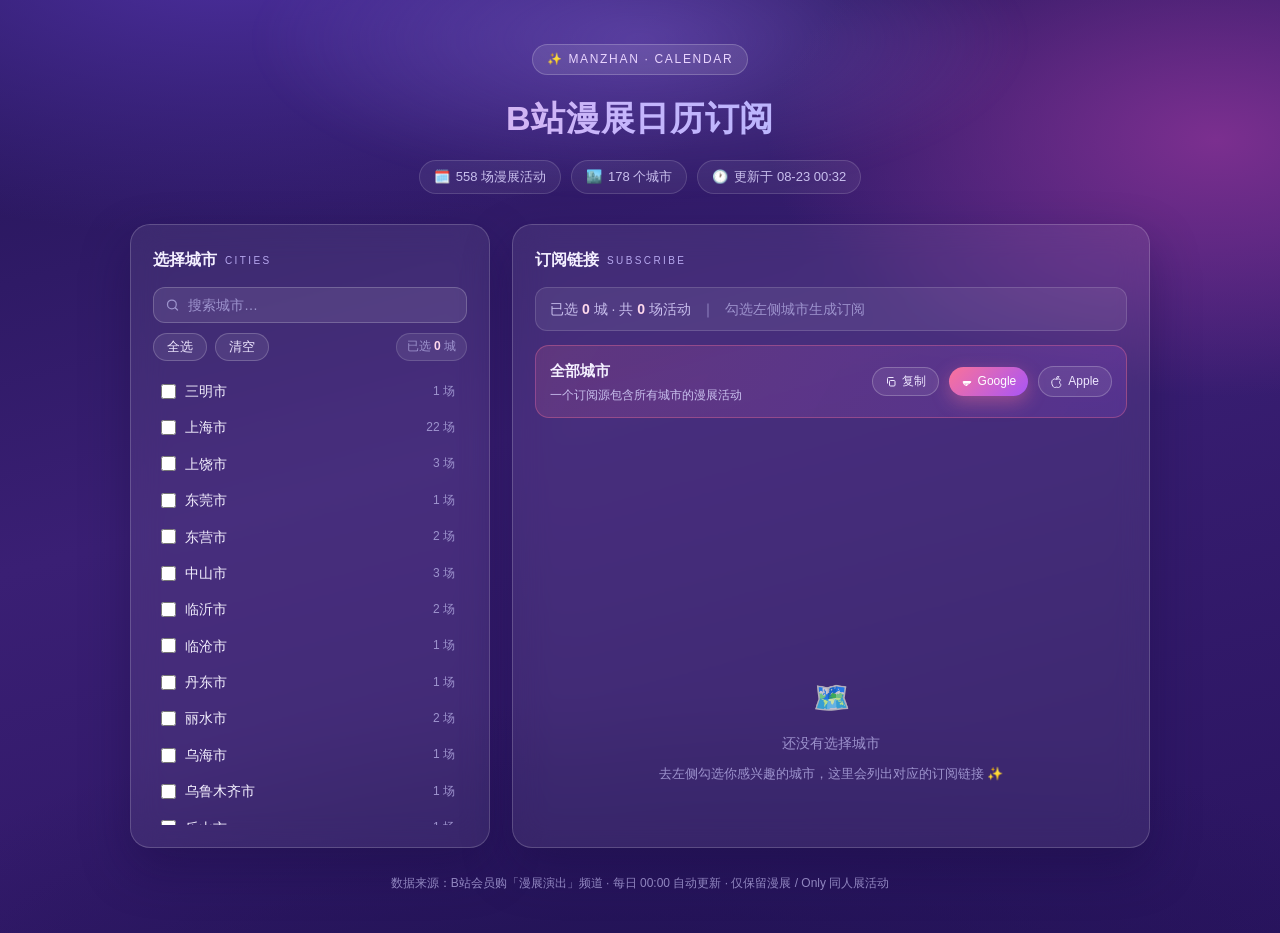
==== index.html @ af597b4f "deploy: 53b7857e9687c14e8686aa349592c1aa95b28037" ====
<!DOCTYPE html>
<html lang="zh-CN">
<head>
<meta charset="UTF-8">
<meta name="viewport" content="width=device-width, initial-scale=1.0, viewport-fit=cover">
<title>B站漫展日历订阅</title>
<style>
  :root {
    --ink: #f4f0ff;
    --ink-soft: #c9c0ee;
    --ink-faint: #9d93cd;
    --accent-a: #fb7299;
    --accent-b: #a855f7;
    --card-border: rgba(255, 255, 255, .18);
    --card-bg: rgba(255, 255, 255, .07);
  }
  * { box-sizing: border-box; margin: 0; padding: 0; }
  html { scroll-behavior: smooth; }
  body {
    font-family: -apple-system, BlinkMacSystemFont, "Segoe UI", "PingFang SC",
      "Hiragino Sans", "Microsoft YaHei", sans-serif;
    color: var(--ink);
    line-height: 1.6;
    min-height: 100vh;
    overflow-x: hidden;
    background:
      radial-gradient(90% 55% at 18% -5%, #4c2f9e 0%, transparent 55%),
      radial-gradient(70% 55% at 95% 15%, #7b2f8f 0%, transparent 50%),
      radial-gradient(110% 65% at 50% 115%, #1e1250 0%, transparent 62%),
      linear-gradient(165deg, #241558 0%, #3a1f74 45%, #2a1460 100%);
  }
  body::before {
    content: ""; position: fixed; top: -140px; left: 50%; transform: translateX(-50%);
    width: 1100px; height: 360px; border-radius: 50%; pointer-events: none; z-index: 0;
    background: radial-gradient(50% 60% at 50% 50%, rgba(166, 132, 255, .32), transparent 70%);
    filter: blur(10px);
  }
  .spark { position: fixed; border-radius: 50%; background: #fff; opacity: 0;
    animation: twinkle 3.4s ease-in-out infinite; pointer-events: none; z-index: 0; }
  .s1 { width: 3px; height: 3px; top: 20%; left: 10%; }
  .s2 { width: 2px; height: 2px; top: 34%; right: 16%; animation-delay: .7s; }
  .s3 { width: 3px; height: 3px; top: 60%; left: 6%; animation-delay: 1.3s; }
  .s4 { width: 2px; height: 2px; top: 78%; right: 10%; animation-delay: 1.9s; }
  .s5 { width: 4px; height: 4px; top: 12%; right: 38%; animation-delay: 2.4s; }
  @keyframes twinkle { 0%, 100% { opacity: 0; transform: scale(.6); } 50% { opacity: .9; transform: scale(1.15); } }

  .wrap { position: relative; z-index: 1; max-width: 1060px; margin: 0 auto; padding: 44px 20px 40px; }

  /* ============ 头部 ============ */
  header { text-align: center; margin-bottom: 30px; }
  .badge {
    display: inline-flex; align-items: center; gap: 6px; font-size: 12px; letter-spacing: .14em;
    color: #e9d5ff; padding: 5px 14px; border-radius: 999px;
    background: rgba(255, 255, 255, .1); border: 1px solid rgba(255, 255, 255, .2);
    margin-bottom: 16px;
  }
  header h1 {
    font-size: 34px; font-weight: 800; letter-spacing: .02em;
    background: linear-gradient(92deg, #ffb6d9, #c4b5fd, #a5b4fc);
    -webkit-background-clip: text; background-clip: text; -webkit-text-fill-color: transparent;
  }
  .stats { display: flex; flex-wrap: wrap; gap: 10px; justify-content: center; margin-top: 14px; }
  .stat {
    font-size: 13px; color: var(--ink-soft); padding: 6px 14px; border-radius: 999px;
    background: rgba(255, 255, 255, .06); border: 1px solid rgba(255, 255, 255, .14);
    display: inline-flex; align-items: center; gap: 6px;
  }
  .stat b { color: #ffd9ec; font-weight: 700; }

  /* ============ 双栏 ============ */
  .grid { display: grid; grid-template-columns: 360px 1fr; gap: 22px; align-items: stretch; }
  @media (max-width: 860px) { .grid { grid-template-columns: 1fr; } }

  .card {
    background: var(--card-bg); border: 1px solid var(--card-border);
    border-radius: 20px; backdrop-filter: blur(16px);
    box-shadow: 0 20px 48px rgba(20, 10, 60, .35);
    padding: 22px; display: flex; flex-direction: column;
  }
  .card-head { display: flex; align-items: center; gap: 8px; margin-bottom: 14px; }
  .card-head h2 { font-size: 16px; font-weight: 700; }
  .card-head .en { font-size: 10px; letter-spacing: .24em; text-transform: uppercase; color: #b7a8ef; margin-top: 2px; }
  .card-head .spacer { flex: 1; }

  /* ============ 左栏：城市筛选 ============ */
  .search-box { position: relative; margin-bottom: 10px; }
  .search-box svg {
    position: absolute; left: 12px; top: 50%; transform: translateY(-50%);
    width: 15px; height: 15px; stroke: var(--ink-faint); pointer-events: none;
  }
  .search {
    width: 100%; padding: 9px 32px 9px 34px; border-radius: 12px;
    border: 1px solid rgba(255, 255, 255, .2); background: rgba(255, 255, 255, .09);
    color: var(--ink); font-size: 14px; font-family: inherit; outline: none; transition: border-color .2s, box-shadow .2s;
  }
  .search::placeholder { color: var(--ink-faint); }
  .search:focus { border-color: var(--accent-a); box-shadow: 0 0 0 3px rgba(251, 114, 153, .22); }
  .search-clear {
    position: absolute; right: 8px; top: 50%; transform: translateY(-50%);
    width: 20px; height: 20px; border-radius: 50%; border: none; cursor: pointer;
    background: rgba(255, 255, 255, .12); color: var(--ink-soft); font-size: 12px; line-height: 1;
    display: none; align-items: center; justify-content: center;
  }
  .search-clear:hover { background: rgba(255, 255, 255, .22); }

  .toolbar { display: flex; gap: 8px; align-items: center; margin-bottom: 12px; }
  .mini-btn {
    border: 1px solid rgba(255, 255, 255, .2); background: rgba(255, 255, 255, .08);
    color: #eee7ff; border-radius: 999px; padding: 4px 13px; font-size: 13px;
    cursor: pointer; font-family: inherit; transition: all .2s;
  }
  .mini-btn:hover { border-color: var(--accent-a); color: #ffc2da; }
  .sel-count {
    margin-left: auto; font-size: 12px; color: var(--ink-faint);
    background: rgba(255, 255, 255, .08); border: 1px solid rgba(255, 255, 255, .14);
    padding: 3px 10px; border-radius: 999px;
  }
  .sel-count b { color: #ffd9ec; }

  .city-list { flex: 1; overflow-y: auto; max-height: 452px; padding-right: 4px; }
  .city-list::-webkit-scrollbar { width: 6px; }
  .city-list::-webkit-scrollbar-thumb { background: rgba(255, 255, 255, .18); border-radius: 3px; }
  .city-list::-webkit-scrollbar-track { background: transparent; }
  .city-item {
    display: flex; align-items: center; gap: 9px; padding: 7px 8px;
    border-radius: 10px; cursor: pointer; font-size: 14px; transition: background .15s;
  }
  .city-item:hover { background: rgba(255, 255, 255, .08); }
  .city-item input { accent-color: var(--accent-a); width: 15px; height: 15px; cursor: pointer; flex: none; }
  .city-item .cnt { margin-left: auto; color: var(--ink-faint); font-size: 12px; font-variant-numeric: tabular-nums; }
  .search-tip { text-align: center; color: var(--ink-faint); font-size: 13px; padding: 26px 0; }

  /* ============ 右栏：订阅链接 ============ */
  .summary {
    display: flex; align-items: center; gap: 10px; font-size: 14px; color: var(--ink-soft);
    background: rgba(255, 255, 255, .07); border: 1px solid rgba(255, 255, 255, .14);
    border-radius: 12px; padding: 10px 14px; margin-bottom: 14px;
  }
  .summary b { color: #ffd9ec; font-weight: 700; font-variant-numeric: tabular-nums; }
  .summary .light { color: var(--ink-faint); }

  .all-row {
    display: flex; align-items: center; gap: 10px; padding: 12px 14px; margin-bottom: 14px;
    border-radius: 14px;
    background: linear-gradient(120deg, rgba(251, 114, 153, .14), rgba(168, 85, 247, .16));
    border: 1px solid rgba(251, 114, 153, .35);
  }
  .all-row .name { flex: 1; min-width: 0; }
  .all-row .name strong { font-size: 15px; }
  .all-row .sub { font-size: 12px; color: var(--ink-soft); margin-top: 2px; }

  .selected { flex: 1; overflow-y: auto; max-height: 452px; padding-right: 4px; }
  .selected::-webkit-scrollbar { width: 6px; }
  .selected::-webkit-scrollbar-thumb { background: rgba(255, 255, 255, .18); border-radius: 3px; }
  .selected::-webkit-scrollbar-track { background: transparent; }
  .row {
    display: flex; align-items: center; gap: 8px; padding: 11px 6px; font-size: 14px;
    border-bottom: 1px solid rgba(255, 255, 255, .12); animation: fadeUp .3s ease;
  }
  .row:last-child { border-bottom: none; }
  .row .name { flex: 1; min-width: 0; }
  .row .name strong { font-size: 14px; }
  .row .sub { color: var(--ink-faint); font-size: 12px; margin-top: 1px; font-variant-numeric: tabular-nums; }
  @keyframes fadeUp { from { opacity: 0; transform: translateY(6px); } to { opacity: 1; transform: none; } }

  .btn {
    display: inline-flex; align-items: center; gap: 5px; border: 1px solid rgba(255, 255, 255, .22);
    border-radius: 999px; padding: 5px 12px; font-size: 12px; cursor: pointer;
    text-decoration: none; color: #eee7ff; background: rgba(255, 255, 255, .08);
    font-family: inherit; white-space: nowrap; transition: transform .15s, box-shadow .2s, color .2s, border-color .2s;
  }
  .btn:hover { border-color: var(--accent-a); color: #ffc2da; transform: translateY(-1px); }
  .btn svg { width: 12px; height: 12px; fill: none; stroke: currentColor; stroke-width: 2; }
  .btn.primary {
    background: linear-gradient(135deg, var(--accent-a), var(--accent-b));
    border: none; color: #fff; box-shadow: 0 6px 18px rgba(251, 114, 153, .4);
  }
  .btn.primary:hover { box-shadow: 0 8px 26px rgba(251, 114, 153, .55); color: #fff; }
  .btn.copied { background: rgba(255, 255, 255, .18); color: #b8f0c8; border-color: rgba(184, 240, 200, .4); }

  .empty {
    text-align: center; color: var(--ink-faint); font-size: 14px; padding: 40px 16px;
    display: flex; flex-direction: column; align-items: center; gap: 10px;
  }
  .empty .big { font-size: 30px; opacity: .85; }
  .empty .hint { font-size: 13px; color: var(--ink-faint); }

  /* ============ 底部 ============ */
  footer { text-align: center; margin-top: 26px; font-size: 12px; color: var(--ink-faint); }
  footer a { color: #c9b8ff; text-decoration: none; }

  /* ============ Toast ============ */
  .toast {
    position: fixed; left: 50%; bottom: 34px; transform: translateX(-50%) translateY(12px);
    background: rgba(40, 22, 84, .9); border: 1px solid rgba(251, 114, 153, .5);
    color: #fff; padding: 10px 20px; border-radius: 999px; font-size: 13px;
    opacity: 0; pointer-events: none; transition: opacity .25s, transform .25s; z-index: 99;
    backdrop-filter: blur(8px); box-shadow: 0 10px 30px rgba(20, 10, 60, .5);
  }
  .toast.show { opacity: 1; transform: translateX(-50%) translateY(0); }

  /* ============ 手机端 ============ */
  .mobile-subscribe { display: none; }
  @media (max-width: 600px) {
    .wrap { padding: 28px 14px calc(28px + env(safe-area-inset-bottom)); }
    header { margin-bottom: 20px; }
    .badge { margin-bottom: 10px; font-size: 10px; padding: 4px 11px; }
    header h1 { font-size: clamp(26px, 8vw, 32px); line-height: 1.25; }
    .stats { margin-top: 12px; gap: 7px; }
    .stat { font-size: 12px; padding: 5px 10px; }

    .grid { gap: 14px; }
    .card { padding: 16px; border-radius: 18px; }
    .card-head { margin-bottom: 12px; }
    .card-head h2 { font-size: 17px; }
    .search { min-height: 42px; font-size: 16px; }
    .toolbar { margin-bottom: 10px; }
    .mini-btn { min-height: 34px; padding: 5px 13px; }
    .city-list { max-height: min(38vh, 320px); overscroll-behavior: contain; }
    .city-item { min-height: 40px; padding: 8px; font-size: 15px; }
    .city-item input { width: 18px; height: 18px; }

    .mobile-subscribe {
      position: fixed; z-index: 50; left: 14px; right: 14px;
      bottom: calc(14px + env(safe-area-inset-bottom));
      display: flex; align-items: center; justify-content: space-between; gap: 10px;
      padding: 13px 16px; border-radius: 14px;
      color: #f8efff; font-size: 13px; text-decoration: none;
      background: linear-gradient(120deg, rgba(251, 114, 153, .94), rgba(168, 85, 247, .94));
      border: 1px solid rgba(251, 114, 153, .38);
      box-shadow: 0 10px 28px rgba(42, 16, 94, .48);
      opacity: 0; pointer-events: none; transform: translateY(18px);
      transition: opacity .2s, transform .2s;
    }
    body.has-selection .mobile-subscribe { opacity: 1; pointer-events: auto; transform: translateY(0); }
    body.has-selection .wrap { padding-bottom: calc(92px + env(safe-area-inset-bottom)); }
    .mobile-subscribe strong { color: #fff; font-variant-numeric: tabular-nums; }
    .mobile-subscribe .arrow { font-size: 20px; line-height: 1; }

    .summary { align-items: flex-start; flex-wrap: wrap; gap: 4px 8px; padding: 10px 12px; }
    .summary .light:first-of-type { display: none; }
    .all-row { flex-wrap: wrap; gap: 8px; padding: 12px; }
    .all-row .name { flex-basis: 100%; }
    .all-row .btn { flex: 1; justify-content: center; min-height: 40px; padding: 7px 8px; }
    .selected { max-height: none; overflow: visible; padding-right: 0; }
    .row { flex-wrap: wrap; gap: 8px; padding: 12px 2px; }
    .row .name { flex-basis: 100%; }
    .row .btn { flex: 1; justify-content: center; min-height: 40px; padding: 7px 8px; }
    .empty { padding: 30px 10px; }
    footer { margin-top: 20px; padding: 0 6px; }
    .toast { bottom: calc(18px + env(safe-area-inset-bottom)); max-width: calc(100vw - 28px); text-align: center; }
    body.has-selection .toast { bottom: calc(82px + env(safe-area-inset-bottom)); }
  }

  @media (prefers-reduced-motion: reduce) {
    html { scroll-behavior: auto; }
    *, *::before, *::after { animation-duration: .01ms !important; animation-iteration-count: 1 !important; transition-duration: .01ms !important; }
  }
</style>
</head>
<body>

<span class="spark s1"></span><span class="spark s2"></span><span class="spark s3"></span>
<span class="spark s4"></span><span class="spark s5"></span>

<div class="wrap">
  <header>
    <div class="badge">✨ MANZHAN · CALENDAR</div>
    <h1>B站漫展日历订阅</h1>
    <div class="stats" id="stats">
      <span class="stat">加载中…</span>
    </div>
  </header>

  <div class="grid">
    <!-- 左栏：城市筛选 -->
    <aside class="card">
      <div class="card-head">
        <h2>选择城市</h2>
        <span class="en">cities</span>
        <span class="spacer"></span>
      </div>
      <div class="search-box">
        <svg viewBox="0 0 24 24" fill="none" stroke-width="2" stroke-linecap="round"><circle cx="11" cy="11" r="7"/><path d="m20 20-3.5-3.5"/></svg>
        <input class="search" id="search" type="text" placeholder="搜索城市…" autocomplete="off">
        <button class="search-clear" id="search-clear" title="清空搜索">✕</button>
      </div>
      <div class="toolbar">
        <button class="mini-btn" id="select-all">全选</button>
        <button class="mini-btn" id="clear-all">清空</button>
        <span class="sel-count">已选 <b id="sel-num">0</b> 城</span>
      </div>
      <div class="city-list" id="city-list"></div>
    </aside>

    <!-- 右栏：订阅链接 -->
    <main class="card" id="subscriptions">
      <div class="card-head">
        <h2>订阅链接</h2>
        <span class="en">subscribe</span>
        <span class="spacer"></span>
      </div>
      <div class="summary" id="summary">
        <span>已选 <b id="sum-city">0</b> 城 · 共 <b id="sum-events">0</b> 场活动</span>
        <span class="light">｜</span>
        <span class="light" id="sum-tip">勾选左侧城市生成订阅</span>
      </div>

      <div class="all-row">
        <div class="name">
          <strong>全部城市</strong>
          <div class="sub">一个订阅源包含所有城市的漫展活动</div>
        </div>
        <button class="btn" id="copy-all">
          <svg viewBox="0 0 24 24"><rect x="9" y="9" width="11" height="11" rx="2"/><path d="M5 15V5a2 2 0 0 1 2-2h10"/></svg>
          <span>复制</span>
        </button>
        <a class="btn primary" id="google-all" target="_blank" rel="noopener">
          <svg viewBox="0 0 24 24" fill="currentColor" stroke="none"><path d="M12 11h7.6a8 8 0 0 1-15.2 0H12Zm7.6 2H12v6.2a8 8 0 0 1-7.6-6.2h15.2Z"/></svg>
          <span>Google</span>
        </a>
        <a class="btn" id="apple-all" target="_blank" rel="noopener">
          <svg viewBox="0 0 24 24" fill="currentColor" stroke="none"><path d="M17.05 12.54c-.03-2.9 2.37-4.3 2.48-4.37-1.35-1.97-3.45-2.24-4.2-2.27-1.78-.18-3.48 1.05-4.38 1.05-.9 0-2.3-1.02-3.78-.99-1.95.03-3.74 1.13-4.74 2.88-2.02 3.51-.52 8.7 1.45 11.55.96 1.39 2.11 2.96 3.62 2.9 1.45-.06 2-.94 3.76-.94 1.75 0 2.25.94 3.78.9 1.56-.02 2.55-1.42 3.5-2.82 1.1-1.61 1.55-3.18 1.58-3.26-.03-.01-3.03-1.16-3.07-4.63ZM14.46 3.5c.8-.97 1.34-2.32 1.2-3.66-1.15.05-2.55.77-3.38 1.73-.74.86-1.39 2.23-1.22 3.55 1.3.1 2.63-.66 3.4-1.62Z"/></svg>
          <span>Apple</span>
        </a>
      </div>

      <div id="selected" class="selected"></div>
      <div id="empty" class="empty" style="display:none">
        <span class="big">🗺️</span>
        <span>还没有选择城市</span>
        <span class="hint">去左侧勾选你感兴趣的城市，这里会列出对应的订阅链接 ✨</span>
      </div>
    </main>
  </div>

  <a class="mobile-subscribe" href="#subscriptions">
    <span>已选 <strong id="mobile-sel-num">0</strong> 城，查看订阅链接</span>
    <span class="arrow" aria-hidden="true">↓</span>
  </a>

  <footer>
    数据来源：B站会员购「漫展演出」频道 · 每日 00:00 自动更新 · 仅保留漫展 / Only 同人展活动
  </footer>
</div>

<div class="toast" id="toast"></div>

<script src="urls.js"></script>
<script>
(function () {
  var data = null;
  var counts = {};
  var selMap = {};  // 选中状态唯一来源（搜索重渲染不丢失）
  var base = location.href.replace(/index\.html?$/, '');

  function googleUrl(city) { return manzhanUrls.googleUrl(base, city); }
  function appleUrl(city) { return manzhanUrls.appleUrl(base, city); }

  function el(tag, cls, text) {
    var n = document.createElement(tag);
    if (cls) n.className = cls;
    if (text != null) n.textContent = text;
    return n;
  }

  var toastTimer = null;
  function toast(msg) {
    var t = document.getElementById('toast');
    t.textContent = msg;
    t.classList.add('show');
    clearTimeout(toastTimer);
    toastTimer = setTimeout(function () { t.classList.remove('show'); }, 1600);
  }

  function copyText(text) {
    if (navigator.clipboard && navigator.clipboard.writeText) {
      navigator.clipboard.writeText(text).then(function () { toast('✅ 订阅链接已复制'); },
        function () { fallbackCopy(text); });
    } else { fallbackCopy(text); }
  }
  function fallbackCopy(text) {
    var ta = document.createElement('textarea');
    ta.value = text; document.body.appendChild(ta); ta.select();
    try { document.execCommand('copy'); toast('✅ 订阅链接已复制'); }
    catch (e) { toast('复制失败，请手动复制'); }
    document.body.removeChild(ta);
  }

  function copyBtn(b, city) {
    var span = b.querySelector('span');
    var old = span.textContent;
    b.classList.add('copied');
    span.textContent = '已复制';
    clearTimeout(b._t);
    b._t = setTimeout(function () {
      b.classList.remove('copied');
      span.textContent = old;
    }, 1300);
    copyText(manzhanUrls.icsUrl(base, city));
  }

  function svgBtn(label) {
    return el('button', 'btn', label);
  }

  function icon(name) {
    var svgs = {
      copy: '<svg viewBox="0 0 24 24"><rect x="9" y="9" width="11" height="11" rx="2"/><path d="M5 15V5a2 2 0 0 1 2-2h10"/></svg>',
      google: '<svg viewBox="0 0 24 24" fill="currentColor" stroke="none"><path d="M12 11h7.6a8 8 0 0 1-15.2 0H12Zm7.6 2H12v6.2a8 8 0 0 1-7.6-6.2h15.2Z"/></svg>',
      apple: '<svg viewBox="0 0 24 24" fill="currentColor" stroke="none"><path d="M17.05 12.54c-.03-2.9 2.37-4.3 2.48-4.37-1.35-1.97-3.45-2.24-4.2-2.27-1.78-.18-3.48 1.05-4.38 1.05-.9 0-2.3-1.02-3.78-.99-1.95.03-3.74 1.13-4.74 2.88-2.02 3.51-.52 8.7 1.45 11.55.96 1.39 2.11 2.96 3.62 2.9 1.45-.06 2-.94 3.76-.94 1.75 0 2.25.94 3.78.9 1.56-.02 2.55-1.42 3.5-2.82 1.1-1.61 1.55-3.18 1.58-3.26-.03-.01-3.03-1.16-3.07-4.63ZM14.46 3.5c.8-.97 1.34-2.32 1.2-3.66-1.15.05-2.55.77-3.38 1.73-.74.86-1.39 2.23-1.22 3.55 1.3.1 2.63-.66 3.4-1.62Z"/></svg>'
    };
    return svgs[name];
  }

  function renderCities() {
    var list = document.getElementById('city-list');
    var kw = document.getElementById('search').value.trim();
    document.getElementById('search-clear').style.display = kw ? 'flex' : 'none';
    list.innerHTML = '';
    var cities = data.cities;
    if (kw) cities = cities.filter(function (c) { return c.indexOf(kw) >= 0; });
    if (!cities.length) {
      var tip = el('div', 'search-tip', '没有找到相关城市');
      list.appendChild(tip);
    } else {
      cities.forEach(function (c) {
        var label = el('label', 'city-item');
        var cb = document.createElement('input');
        cb.type = 'checkbox'; cb.value = c; cb.checked = !!selMap[c];
        cb.addEventListener('change', function () {
          if (cb.checked) selMap[c] = true; else delete selMap[c];
          renderSelected();
        });
        label.appendChild(cb);
        label.appendChild(document.createTextNode(c));
        label.appendChild(el('span', 'cnt', counts[c] + ' 场'));
        list.appendChild(label);
      });
    }
    document.getElementById('select-all').textContent =
      selectedCities().length === data.cities.length ? '取消全选' : '全选';
  }

  function selectedCities() {
    return data.cities.filter(function (c) { return selMap[c]; });
  }

  function selEvents(sel) {
    var sum = 0;
    sel.forEach(function (c) { sum += counts[c]; });
    return sum;
  }

  function renderSelected() {
    var sel = selectedCities();
    var box = document.getElementById('selected');
    var empty = document.getElementById('empty');
    box.innerHTML = '';
    if (!sel.length) {
      empty.style.display = 'flex';
      document.body.classList.remove('has-selection');
      document.getElementById('sel-num').textContent = 0;
      document.getElementById('mobile-sel-num').textContent = 0;
      document.getElementById('sum-city').textContent = 0;
      document.getElementById('sum-events').textContent = 0;
      document.getElementById('sum-tip').textContent = '勾选左侧城市生成订阅';
      return;
    }
    empty.style.display = 'none';
    document.body.classList.add('has-selection');
    document.getElementById('sel-num').textContent = sel.length;
    document.getElementById('mobile-sel-num').textContent = sel.length;
    document.getElementById('sum-city').textContent = sel.length;
    document.getElementById('sum-events').textContent = selEvents(sel);
    document.getElementById('sum-tip').textContent = '每城一个独立订阅源，可分别添加';

    sel.forEach(function (c) {
      var row = el('div', 'row');
      var name = el('div', 'name');
      name.appendChild(el('strong', null, c));
      name.appendChild(el('div', 'sub', counts[c] + ' 场活动'));
      row.appendChild(name);

      var cp = svgBtn('复制');
      cp.innerHTML = icon('copy') + '<span>复制</span>';
      cp.addEventListener('click', function () { copyBtn(cp, c); });
      row.appendChild(cp);

      var g = el('a', 'btn primary', ''); g.href = googleUrl(c); g.target = '_blank';
      g.innerHTML = icon('google') + '<span>Google</span>'; row.appendChild(g);
      var a = el('a', 'btn', ''); a.href = appleUrl(c); a.target = '_blank';
      a.innerHTML = icon('apple') + '<span>Apple</span>'; row.appendChild(a);

      box.appendChild(row);
    });
  }

  document.getElementById('copy-all').addEventListener('click', function () {
    copyBtn(this, 'all');
  });

  var searchInput = document.getElementById('search');
  searchInput.addEventListener('input', renderCities);
  document.getElementById('search-clear').addEventListener('click', function () {
    searchInput.value = '';
    renderCities();
    searchInput.focus();
  });
  document.getElementById('select-all').addEventListener('click', function () {
    var kw = searchInput.value.trim();
    var cities = kw
      ? data.cities.filter(function (c) { return c.indexOf(kw) >= 0; })
      : data.cities;
    if (selectedCities().length === data.cities.length) {
      selMap = {};  // 取消全选
    } else {
      cities.forEach(function (c) { selMap[c] = true; });
    }
    renderCities();
    renderSelected();
  });
  document.getElementById('clear-all').addEventListener('click', function () {
    selMap = {};
    renderCities();
    renderSelected();
  });

  fetch('data.json')
    .then(function (r) { return r.json(); })
    .then(function (d) {
      data = d;
      d.events.forEach(function (e) { counts[e.city] = (counts[e.city] || 0) + 1; });
      var stats = document.getElementById('stats');
      stats.innerHTML = '';
      [['🗓️', d.count + ' 场漫展活动'],
       ['🏙️', d.cities.length + ' 个城市'],
       ['🕐', '更新于 ' + d.updated.replace('T', ' ').slice(5, 16)]].forEach(function (s) {
        var span = el('span', 'stat', '');
        span.innerHTML = '<b>' + s[0] + '</b> ' + s[1];
        stats.appendChild(span);
      });
      renderCities();
      renderSelected();
      document.getElementById('google-all').href = googleUrl('all');
      document.getElementById('apple-all').href = appleUrl('all');
    })
    .catch(function () {
      document.getElementById('stats').innerHTML =
        '<span class="stat">加载失败，请刷新重试</span>';
    });
})();
</script>
</body>
</html>
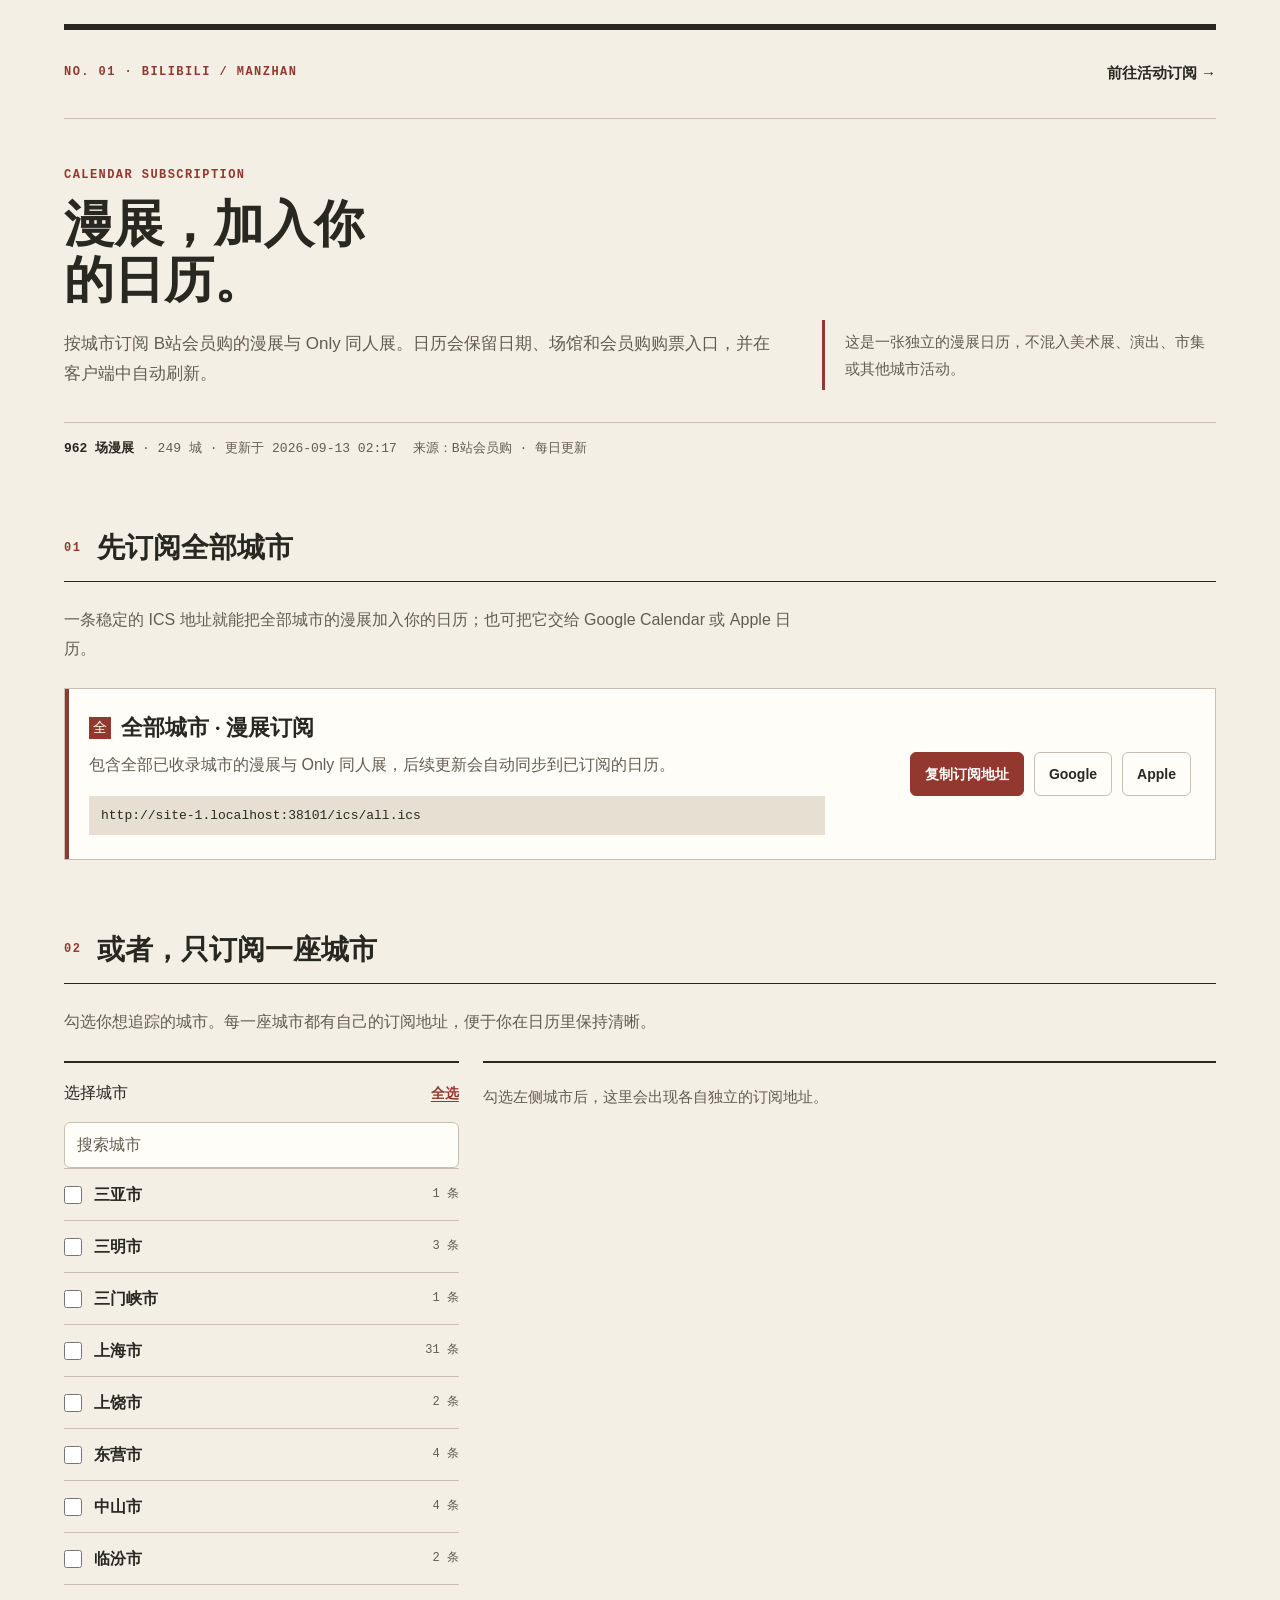
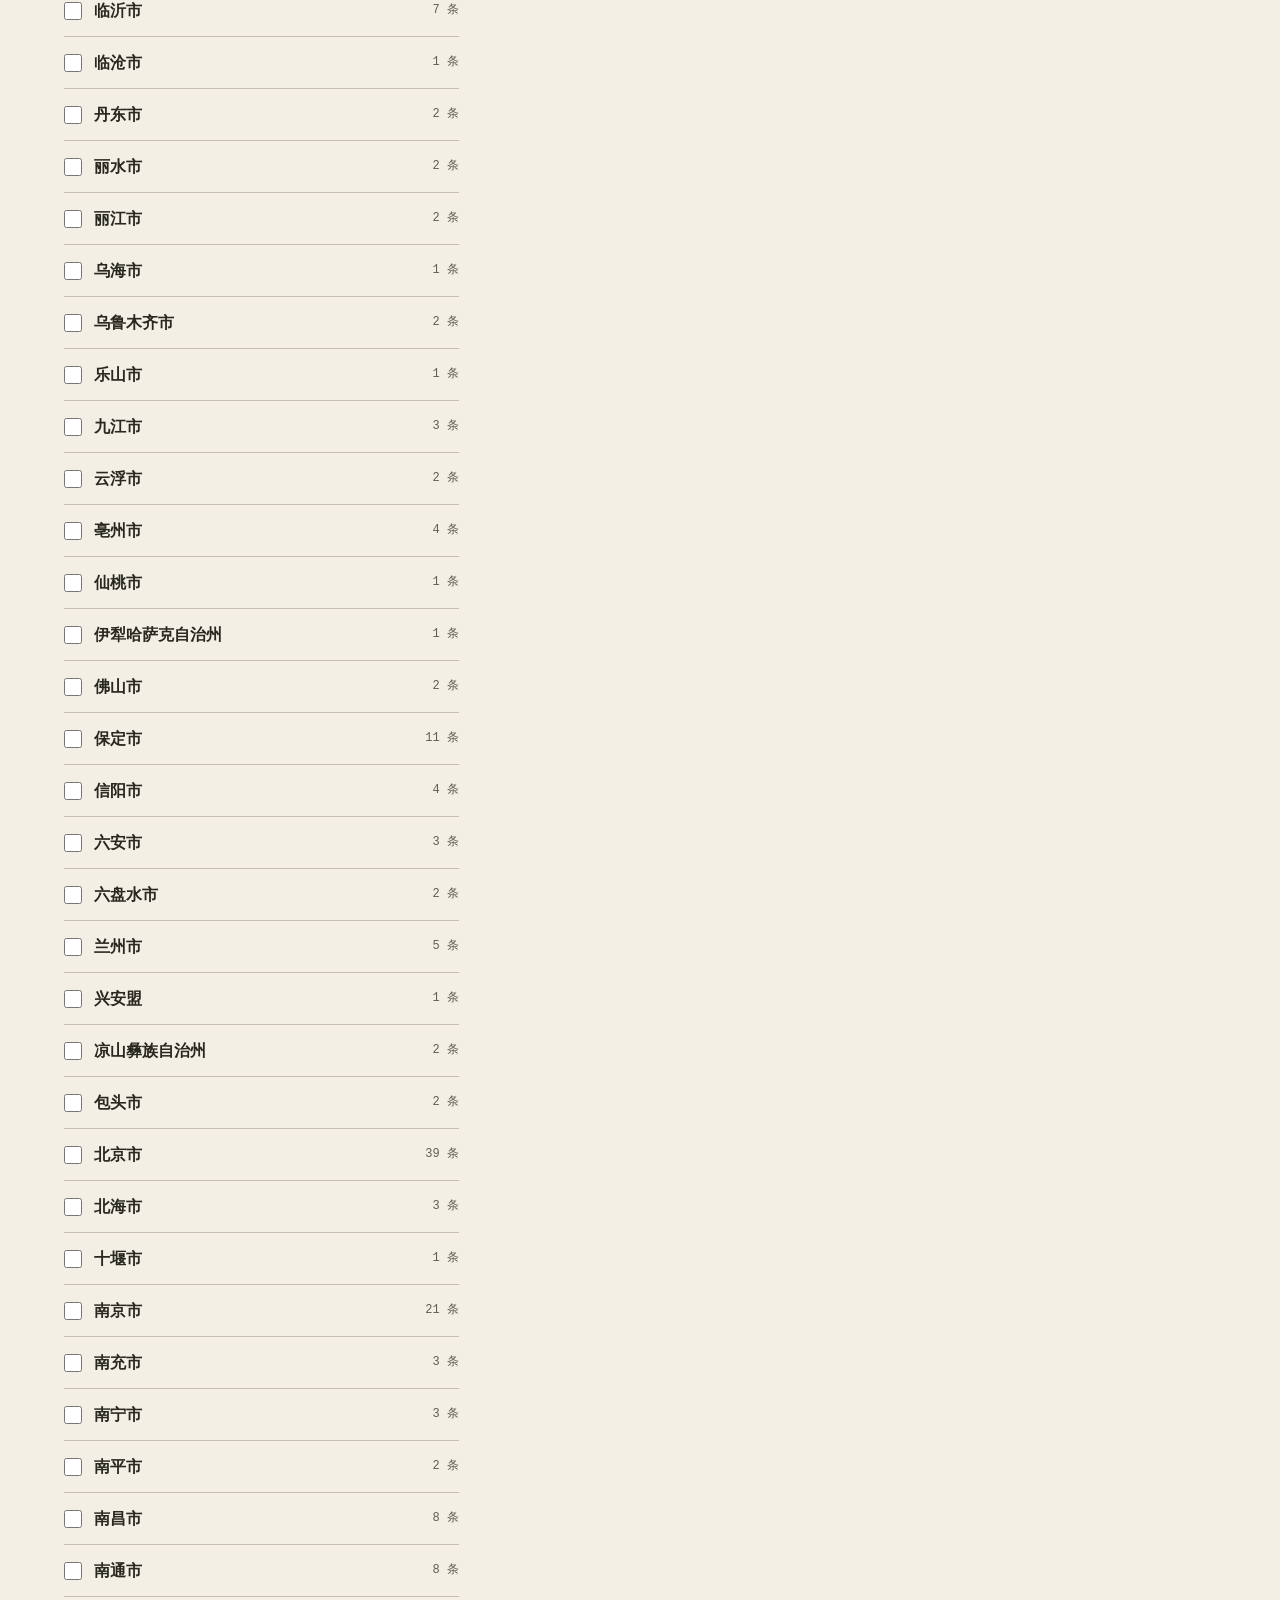
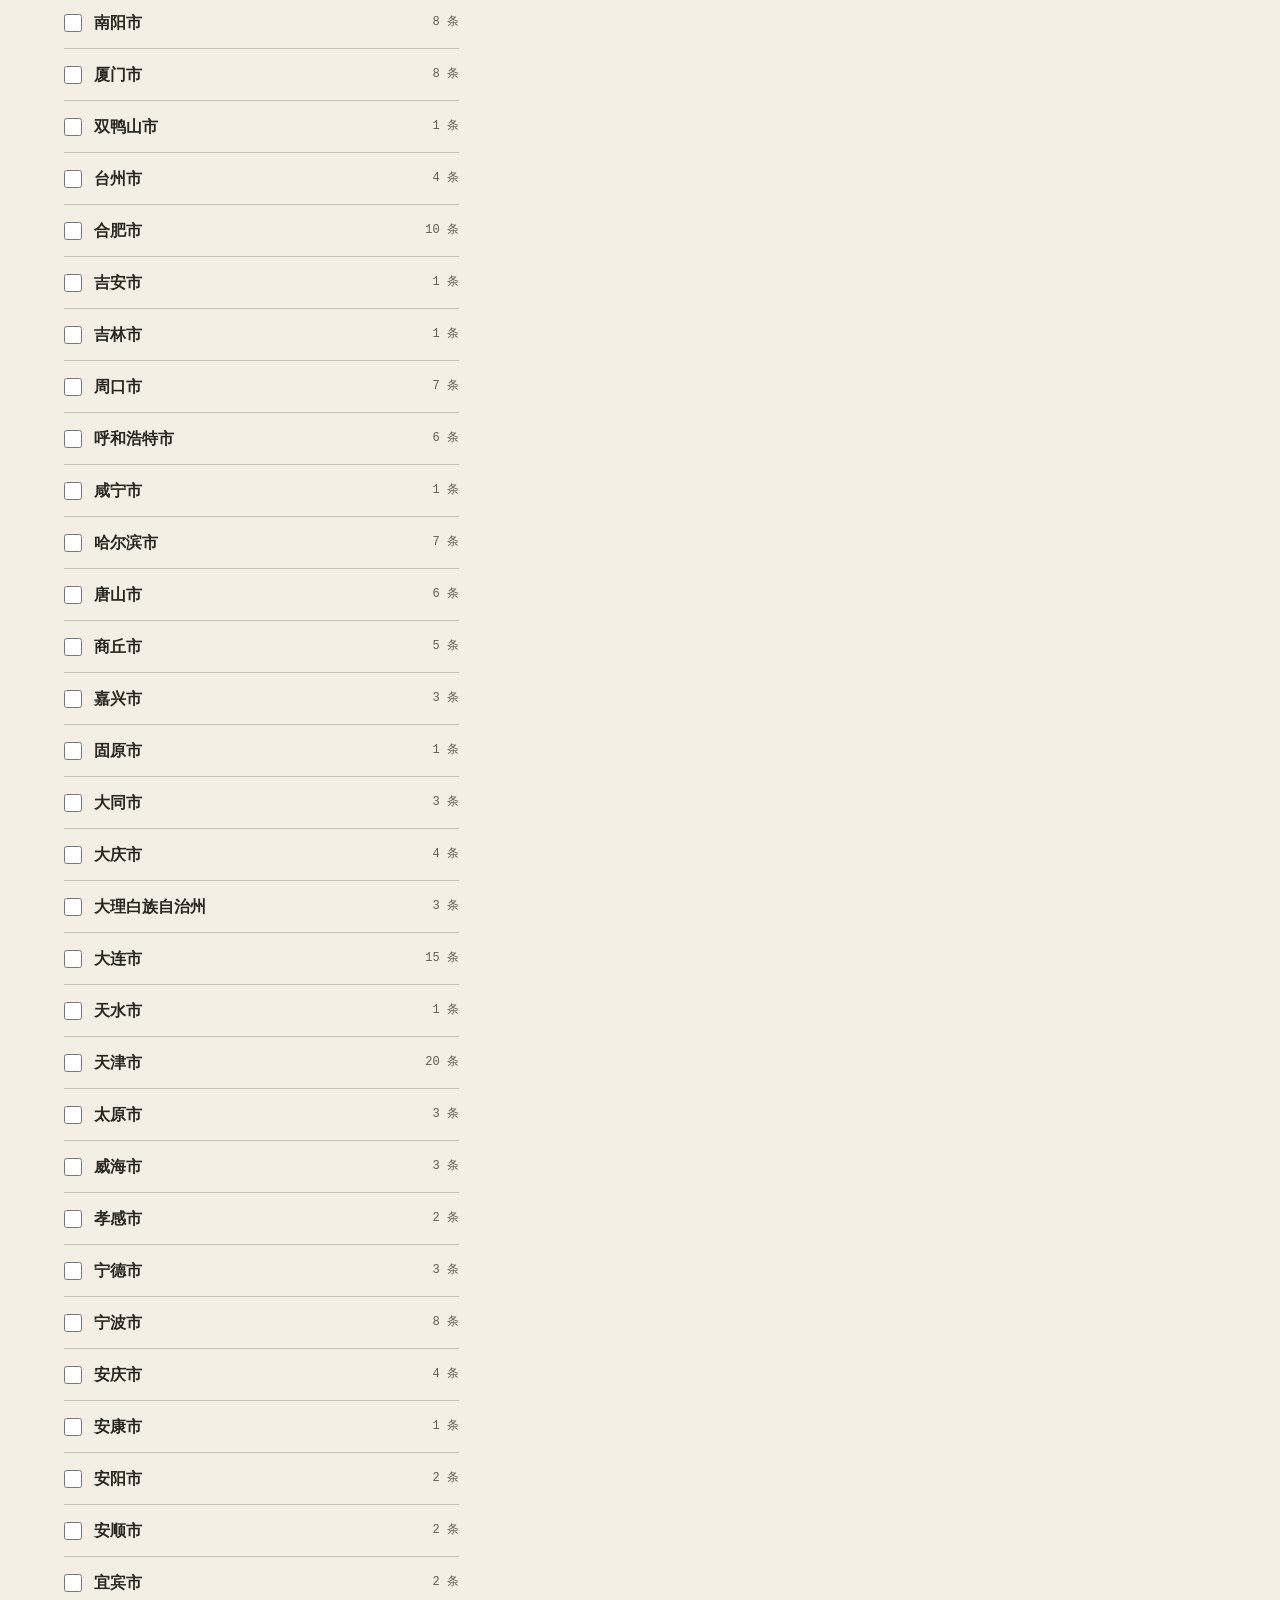
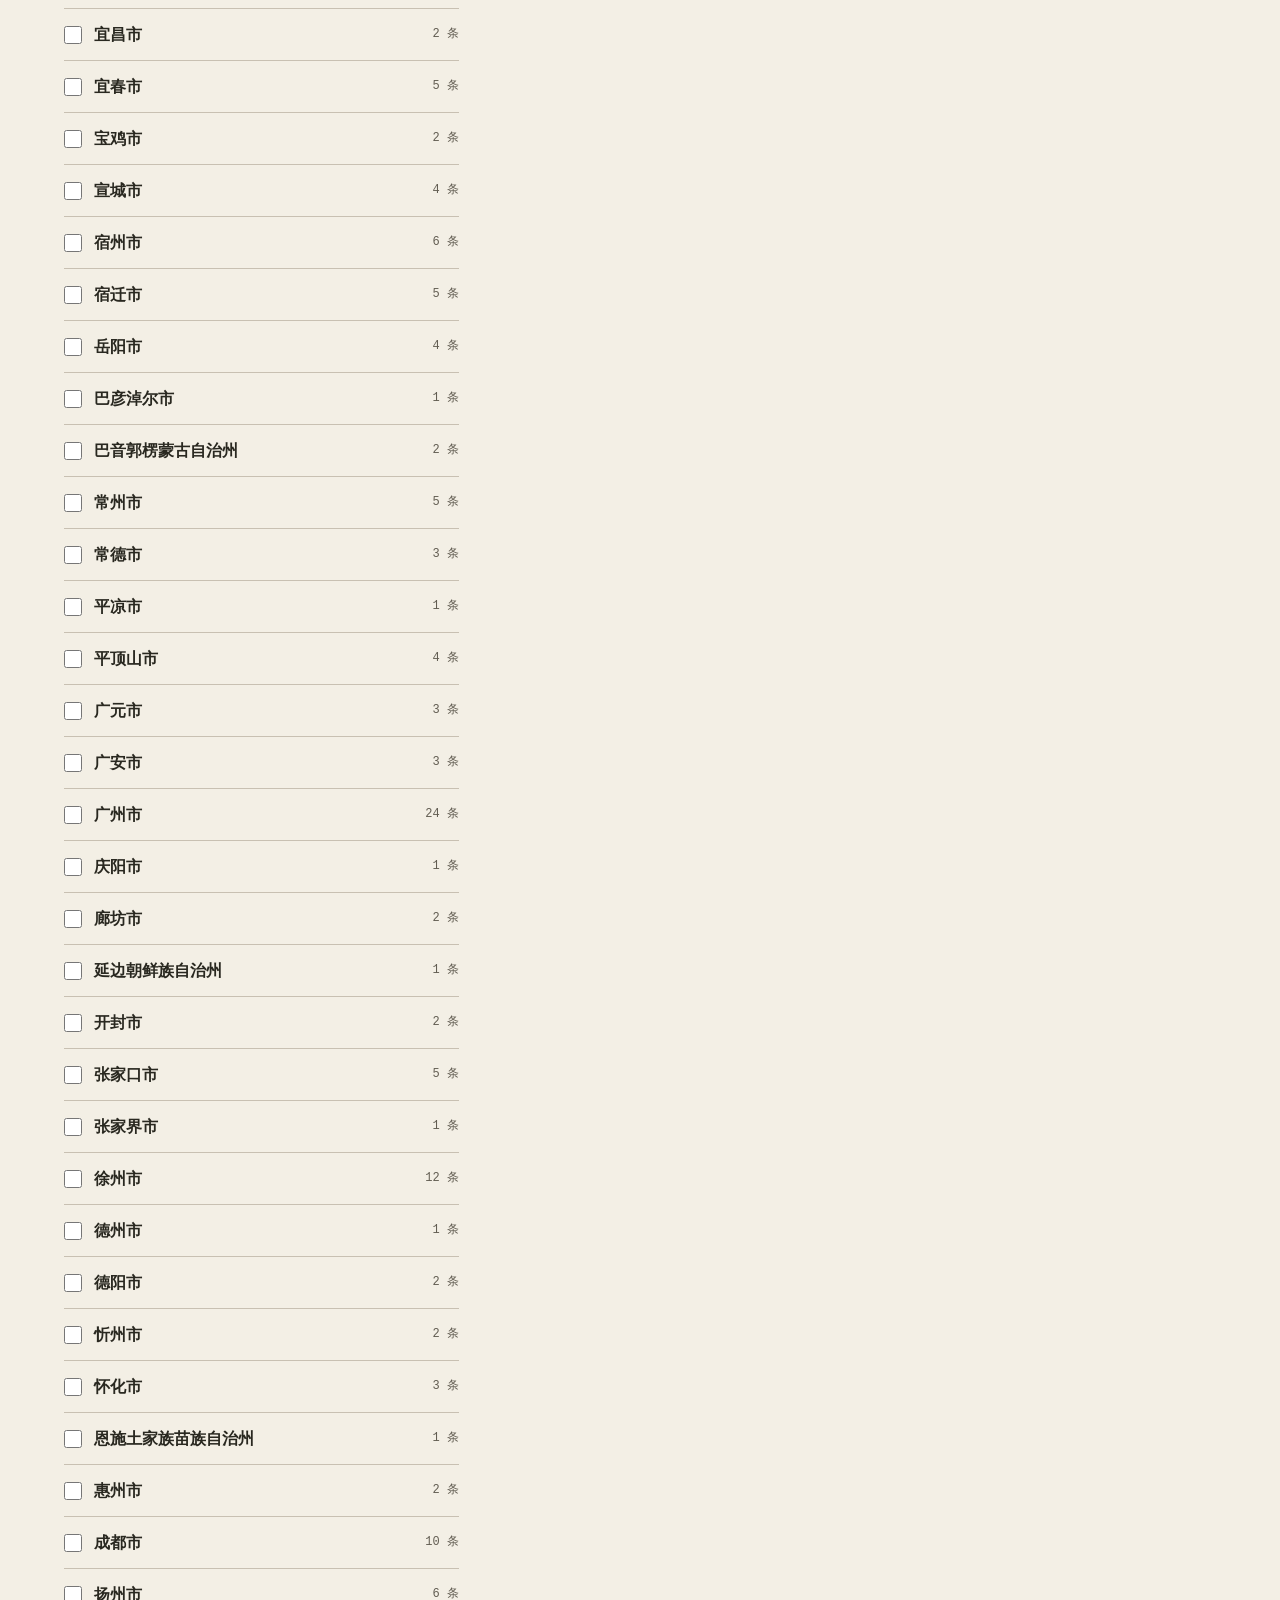
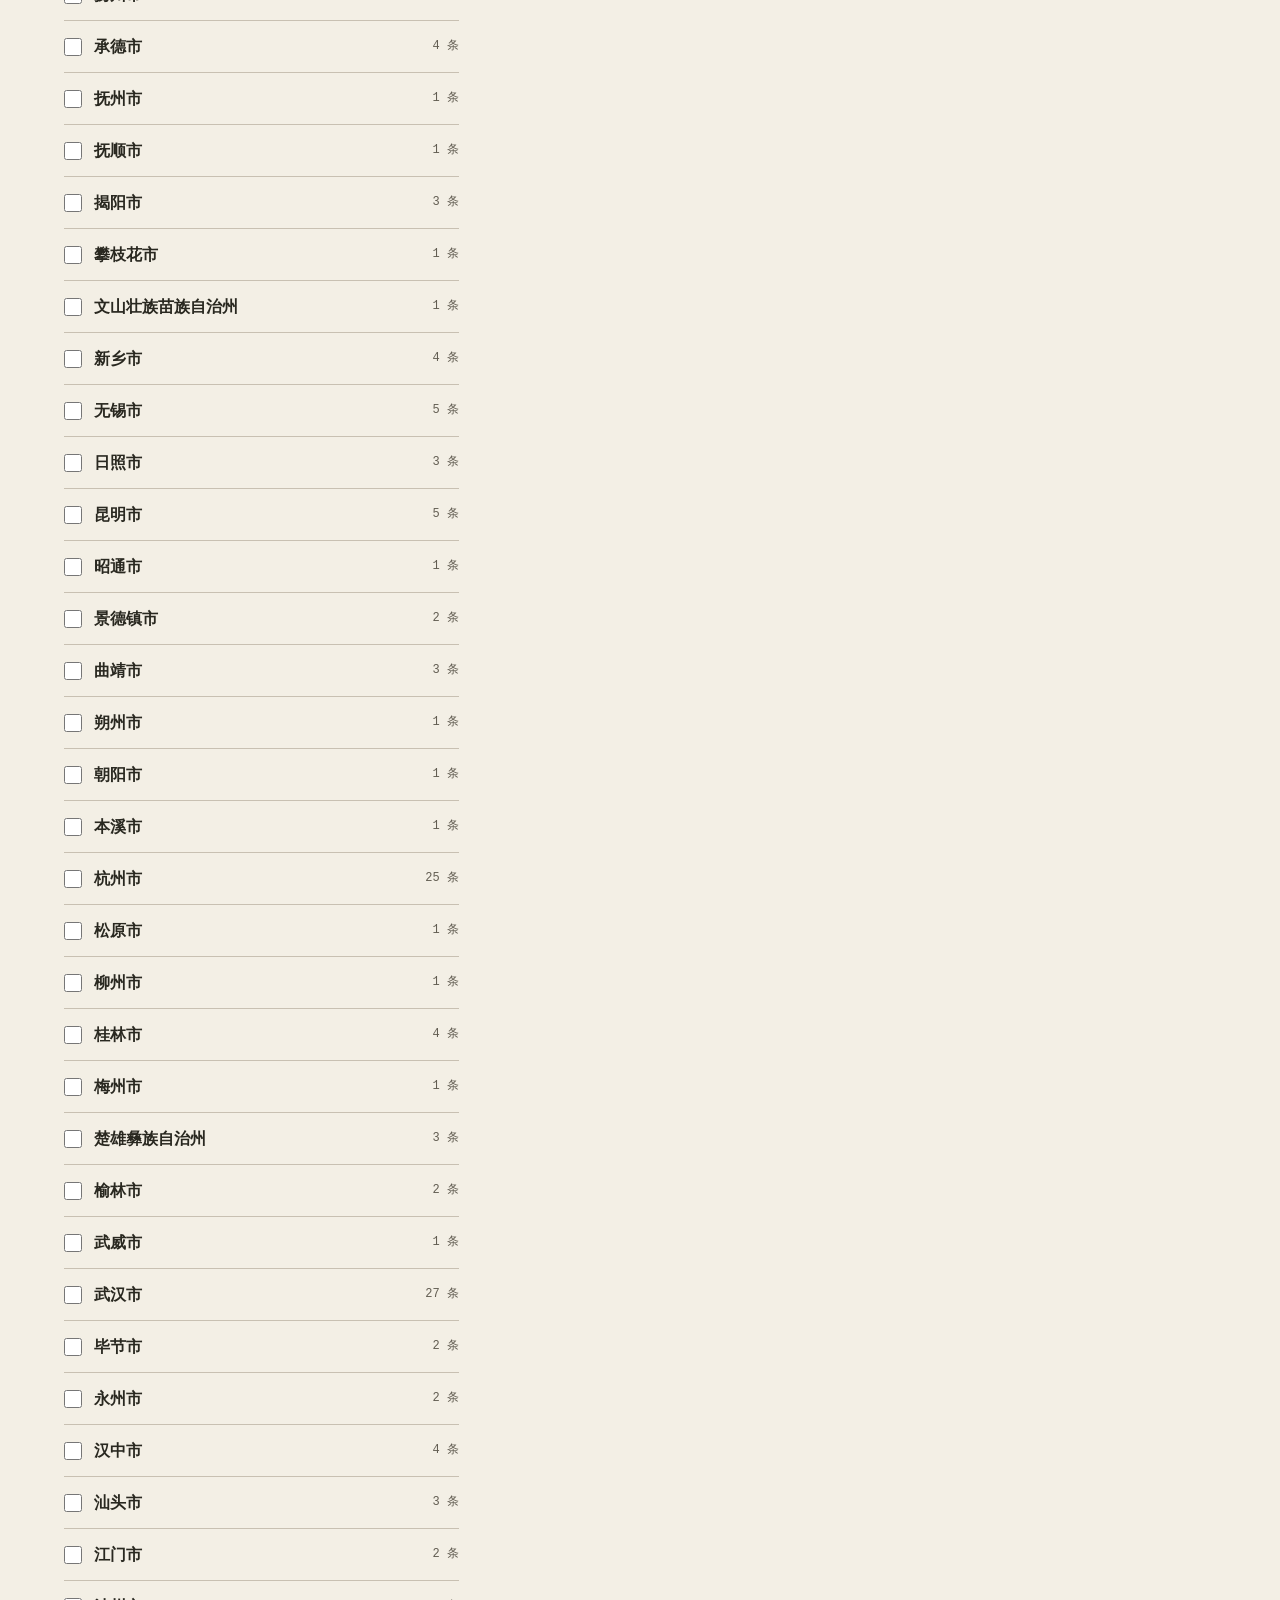
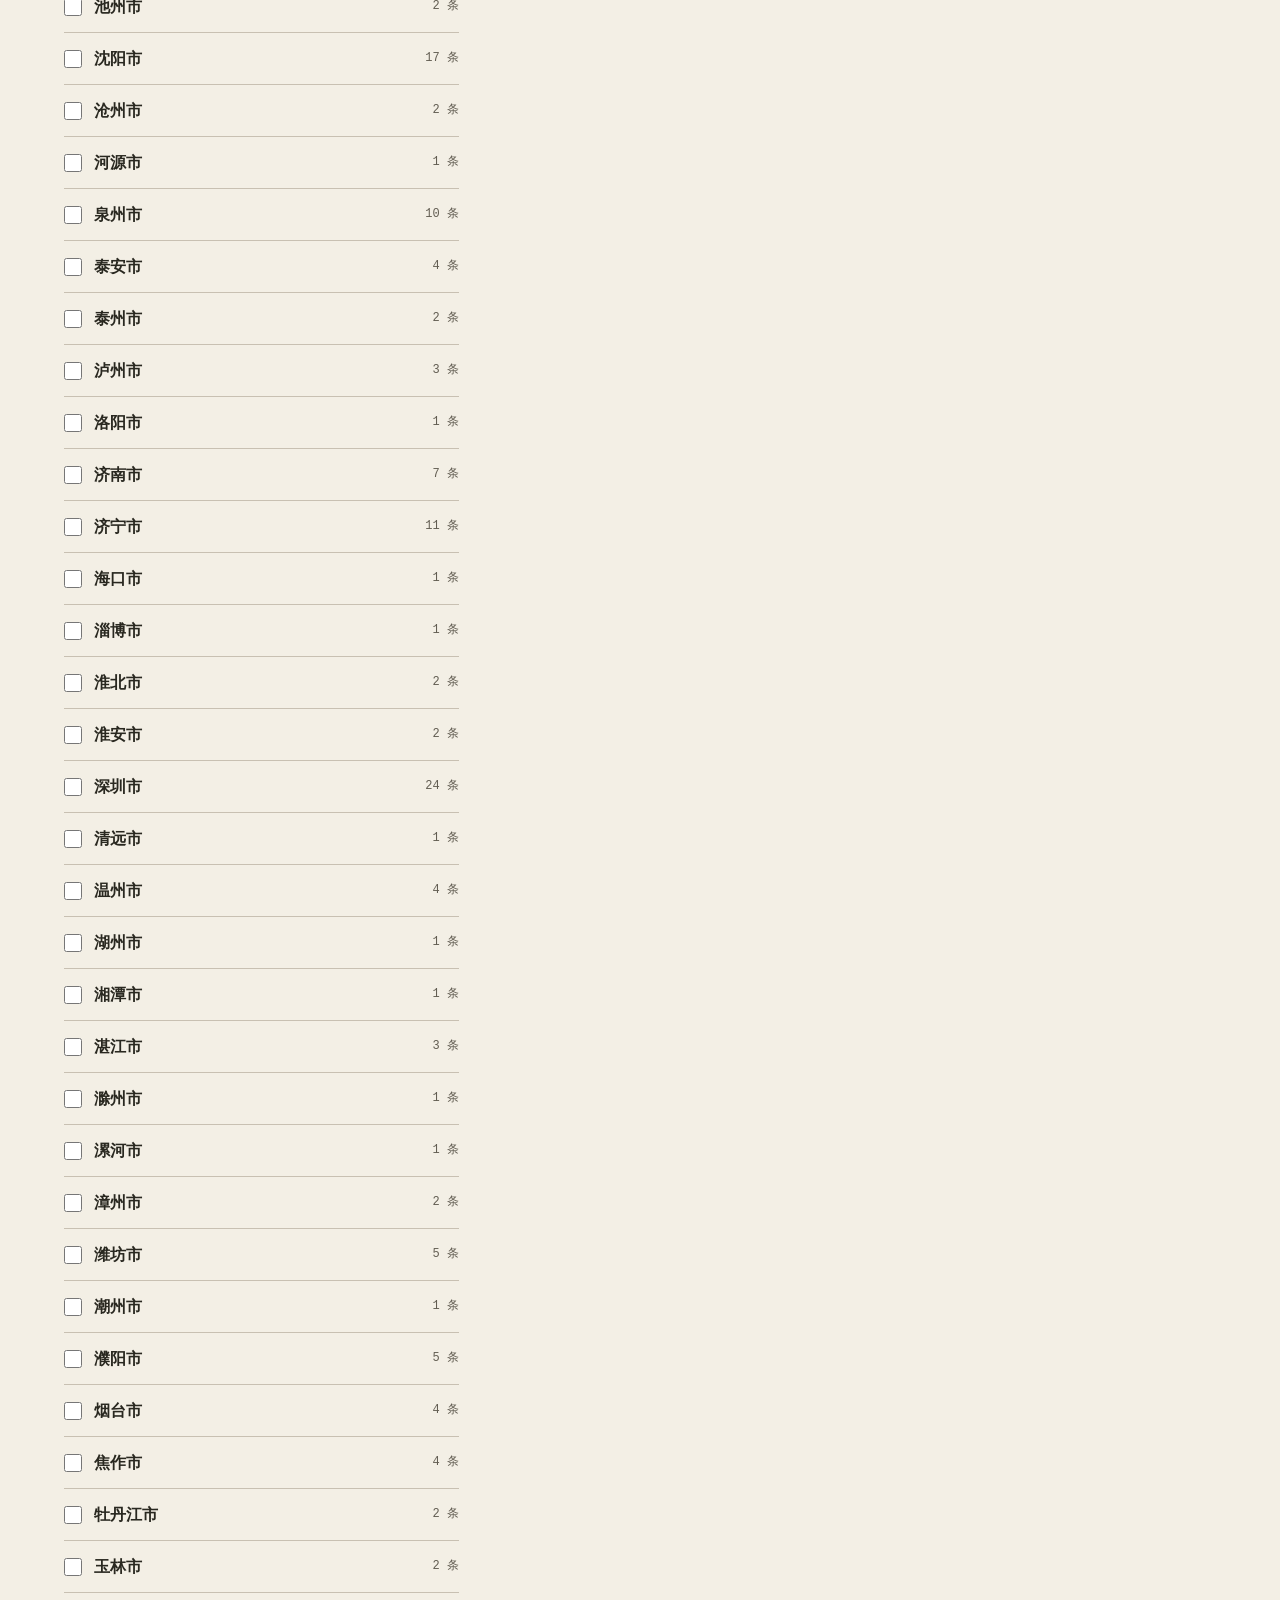
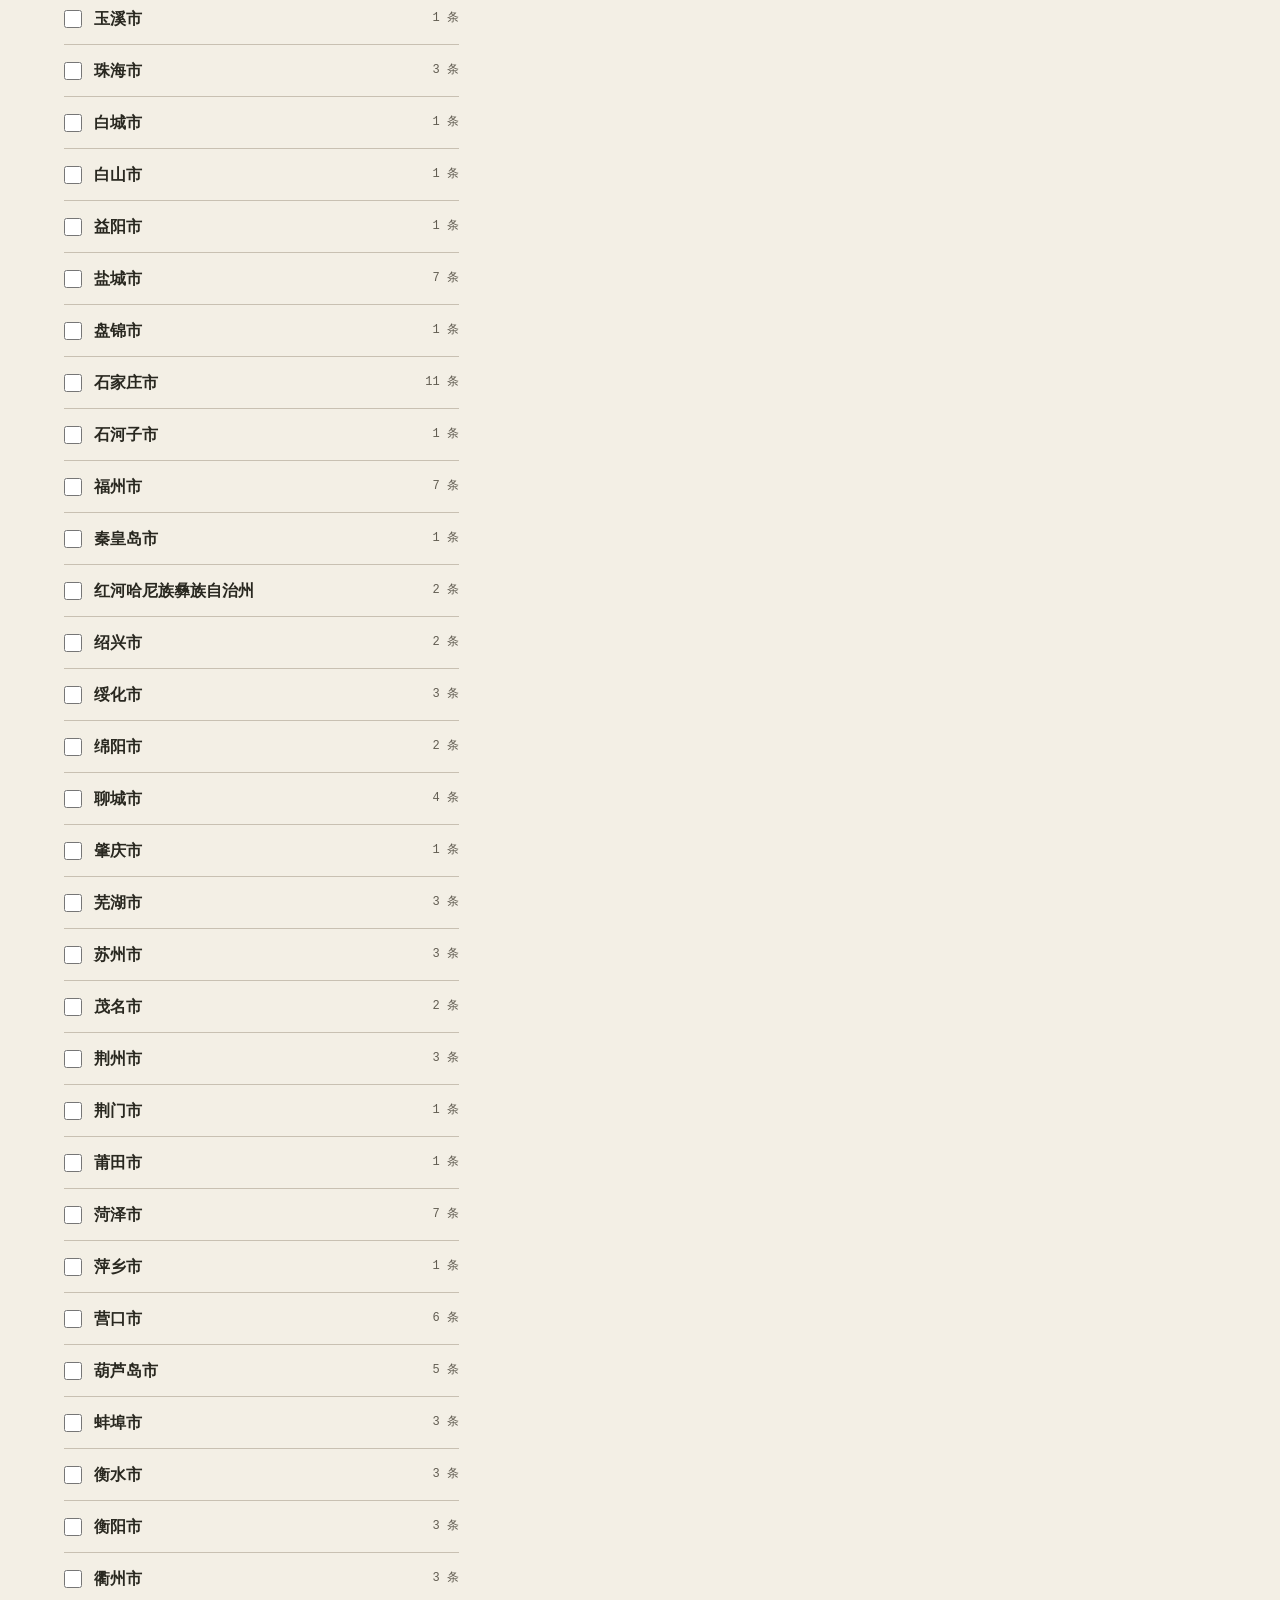
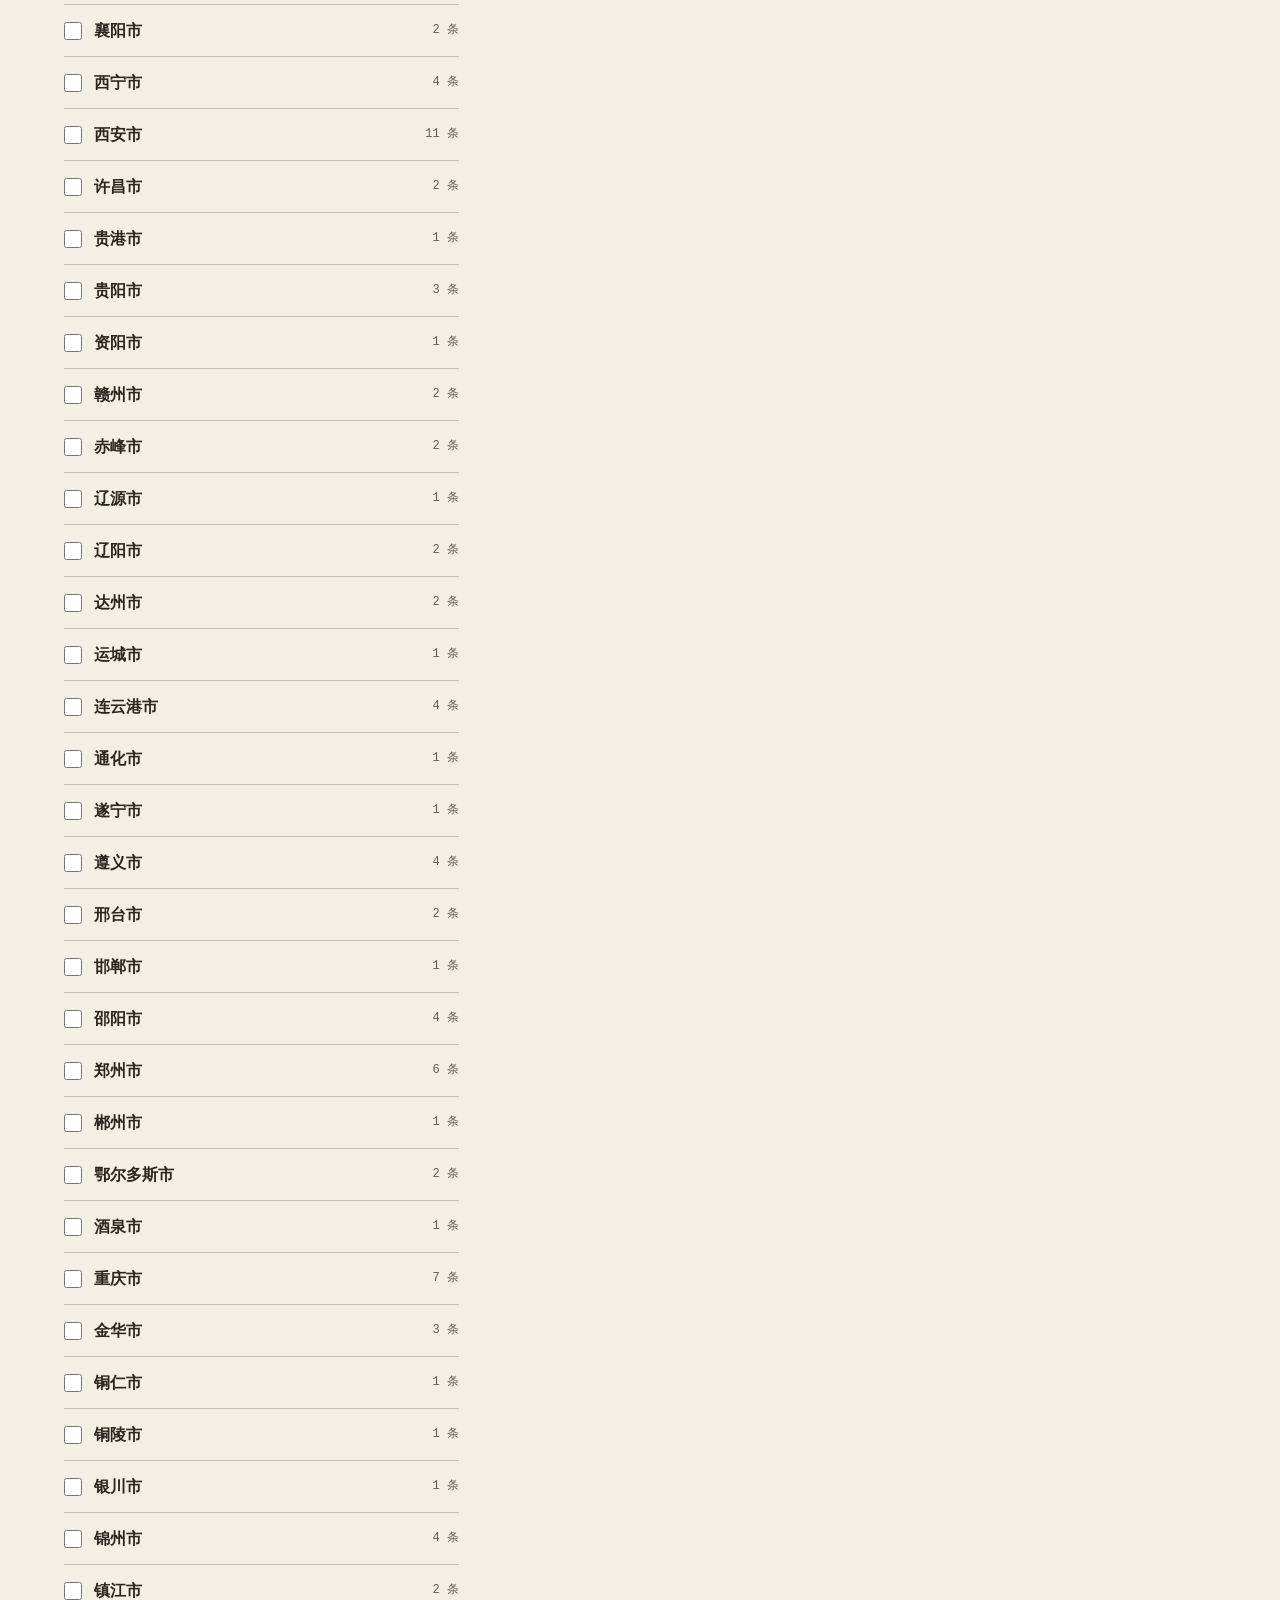
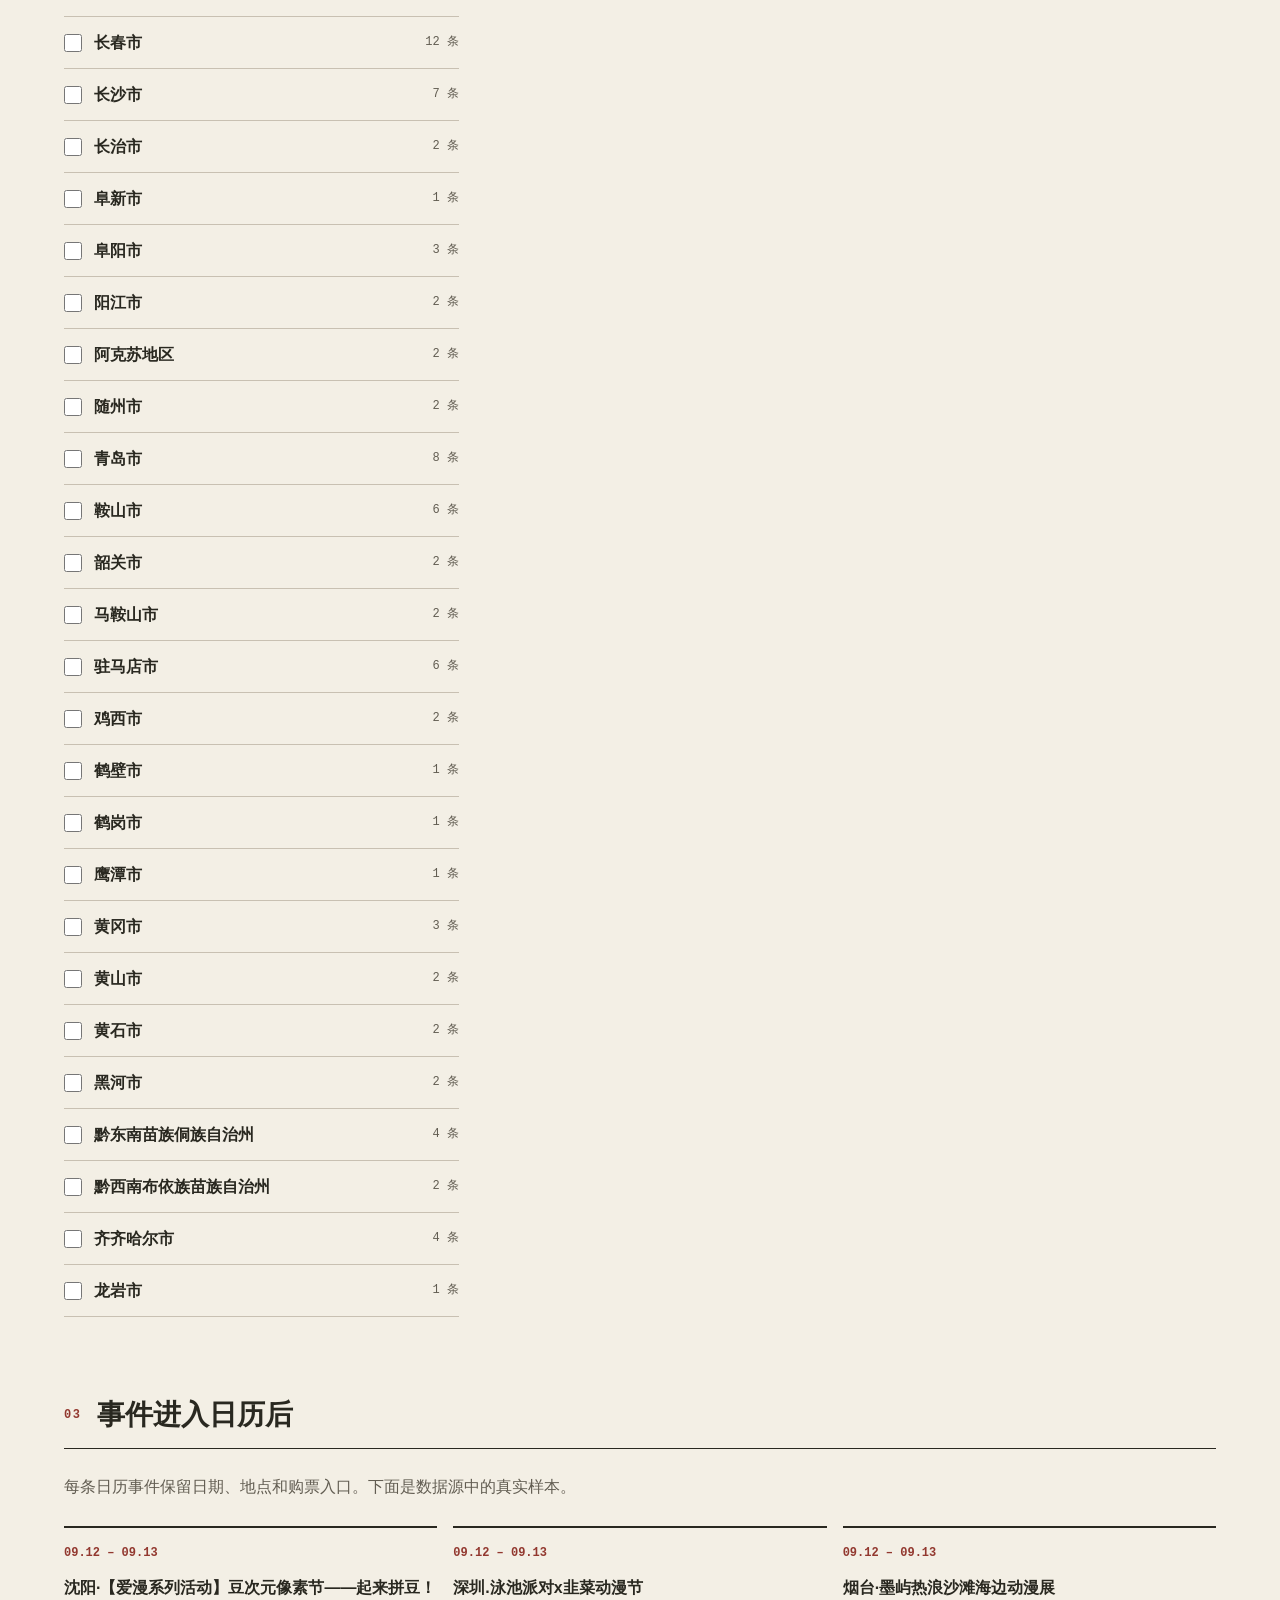
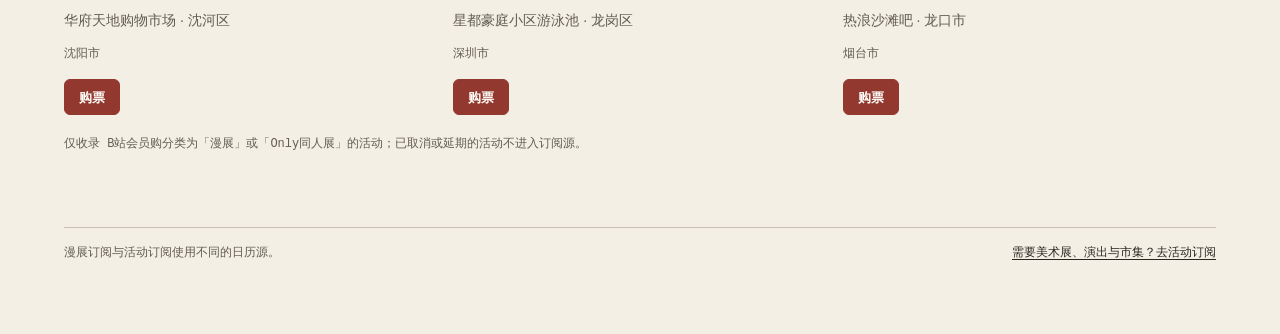
==== commit 88e992ac: "deploy: 63bf48c7fcf293c40aca006a49774f68bbab42be" ====
--- a/index.html
+++ b/index.html
@@ -1,555 +1,112 @@
-<!DOCTYPE html>
+<!doctype html>
 <html lang="zh-CN">
 <head>
-<meta charset="UTF-8">
-<meta name="viewport" content="width=device-width, initial-scale=1.0, viewport-fit=cover">
-<title>B站漫展日历订阅</title>
-<style>
-  :root {
-    --ink: #f4f0ff;
-    --ink-soft: #c9c0ee;
-    --ink-faint: #9d93cd;
-    --accent-a: #fb7299;
-    --accent-b: #a855f7;
-    --card-border: rgba(255, 255, 255, .18);
-    --card-bg: rgba(255, 255, 255, .07);
-  }
-  * { box-sizing: border-box; margin: 0; padding: 0; }
-  html { scroll-behavior: smooth; }
-  body {
-    font-family: -apple-system, BlinkMacSystemFont, "Segoe UI", "PingFang SC",
-      "Hiragino Sans", "Microsoft YaHei", sans-serif;
-    color: var(--ink);
-    line-height: 1.6;
-    min-height: 100vh;
-    overflow-x: hidden;
-    background:
-      radial-gradient(90% 55% at 18% -5%, #4c2f9e 0%, transparent 55%),
-      radial-gradient(70% 55% at 95% 15%, #7b2f8f 0%, transparent 50%),
-      radial-gradient(110% 65% at 50% 115%, #1e1250 0%, transparent 62%),
-      linear-gradient(165deg, #241558 0%, #3a1f74 45%, #2a1460 100%);
-  }
-  body::before {
-    content: ""; position: fixed; top: -140px; left: 50%; transform: translateX(-50%);
-    width: 1100px; height: 360px; border-radius: 50%; pointer-events: none; z-index: 0;
-    background: radial-gradient(50% 60% at 50% 50%, rgba(166, 132, 255, .32), transparent 70%);
-    filter: blur(10px);
-  }
-  .spark { position: fixed; border-radius: 50%; background: #fff; opacity: 0;
-    animation: twinkle 3.4s ease-in-out infinite; pointer-events: none; z-index: 0; }
-  .s1 { width: 3px; height: 3px; top: 20%; left: 10%; }
-  .s2 { width: 2px; height: 2px; top: 34%; right: 16%; animation-delay: .7s; }
-  .s3 { width: 3px; height: 3px; top: 60%; left: 6%; animation-delay: 1.3s; }
-  .s4 { width: 2px; height: 2px; top: 78%; right: 10%; animation-delay: 1.9s; }
-  .s5 { width: 4px; height: 4px; top: 12%; right: 38%; animation-delay: 2.4s; }
-  @keyframes twinkle { 0%, 100% { opacity: 0; transform: scale(.6); } 50% { opacity: .9; transform: scale(1.15); } }
+  <meta charset="utf-8">
+  <meta name="viewport" content="width=device-width, initial-scale=1, viewport-fit=cover">
+  <meta name="description" content="B站会员购漫展日历订阅：按城市添加 ICS 订阅源到 Google Calendar 或 Apple 日历。">
+  <title>漫展订阅 · 日历</title>
+  <link rel="stylesheet" href="subscription-page.css">
+</head>
+<body class="subscription-page subscription-page--manga">
+  <a class="skip-link" href="#subscribe">跳到订阅内容</a>
 
-  .wrap { position: relative; z-index: 1; max-width: 1060px; margin: 0 auto; padding: 44px 20px 40px; }
-
-  /* ============ 头部 ============ */
-  header { text-align: center; margin-bottom: 30px; }
-  .badge {
-    display: inline-flex; align-items: center; gap: 6px; font-size: 12px; letter-spacing: .14em;
-    color: #e9d5ff; padding: 5px 14px; border-radius: 999px;
-    background: rgba(255, 255, 255, .1); border: 1px solid rgba(255, 255, 255, .2);
-    margin-bottom: 16px;
-  }
-  header h1 {
-    font-size: 34px; font-weight: 800; letter-spacing: .02em;
-    background: linear-gradient(92deg, #ffb6d9, #c4b5fd, #a5b4fc);
-    -webkit-background-clip: text; background-clip: text; -webkit-text-fill-color: transparent;
-  }
-  .stats { display: flex; flex-wrap: wrap; gap: 10px; justify-content: center; margin-top: 14px; }
-  .stat {
-    font-size: 13px; color: var(--ink-soft); padding: 6px 14px; border-radius: 999px;
-    background: rgba(255, 255, 255, .06); border: 1px solid rgba(255, 255, 255, .14);
-    display: inline-flex; align-items: center; gap: 6px;
-  }
-  .stat b { color: #ffd9ec; font-weight: 700; }
-
-  /* ============ 双栏 ============ */
-  .grid { display: grid; grid-template-columns: 360px 1fr; gap: 22px; align-items: stretch; }
-  @media (max-width: 860px) { .grid { grid-template-columns: 1fr; } }
-
-  .card {
-    background: var(--card-bg); border: 1px solid var(--card-border);
-    border-radius: 20px; backdrop-filter: blur(16px);
-    box-shadow: 0 20px 48px rgba(20, 10, 60, .35);
-    padding: 22px; display: flex; flex-direction: column;
-  }
-  .card-head { display: flex; align-items: center; gap: 8px; margin-bottom: 14px; }
-  .card-head h2 { font-size: 16px; font-weight: 700; }
-  .card-head .en { font-size: 10px; letter-spacing: .24em; text-transform: uppercase; color: #b7a8ef; margin-top: 2px; }
-  .card-head .spacer { flex: 1; }
-
-  /* ============ 左栏：城市筛选 ============ */
-  .search-box { position: relative; margin-bottom: 10px; }
-  .search-box svg {
-    position: absolute; left: 12px; top: 50%; transform: translateY(-50%);
-    width: 15px; height: 15px; stroke: var(--ink-faint); pointer-events: none;
-  }
-  .search {
-    width: 100%; padding: 9px 32px 9px 34px; border-radius: 12px;
-    border: 1px solid rgba(255, 255, 255, .2); background: rgba(255, 255, 255, .09);
-    color: var(--ink); font-size: 14px; font-family: inherit; outline: none; transition: border-color .2s, box-shadow .2s;
-  }
-  .search::placeholder { color: var(--ink-faint); }
-  .search:focus { border-color: var(--accent-a); box-shadow: 0 0 0 3px rgba(251, 114, 153, .22); }
-  .search-clear {
-    position: absolute; right: 8px; top: 50%; transform: translateY(-50%);
-    width: 20px; height: 20px; border-radius: 50%; border: none; cursor: pointer;
-    background: rgba(255, 255, 255, .12); color: var(--ink-soft); font-size: 12px; line-height: 1;
-    display: none; align-items: center; justify-content: center;
-  }
-  .search-clear:hover { background: rgba(255, 255, 255, .22); }
-
-  .toolbar { display: flex; gap: 8px; align-items: center; margin-bottom: 12px; }
-  .mini-btn {
-    border: 1px solid rgba(255, 255, 255, .2); background: rgba(255, 255, 255, .08);
-    color: #eee7ff; border-radius: 999px; padding: 4px 13px; font-size: 13px;
-    cursor: pointer; font-family: inherit; transition: all .2s;
-  }
-  .mini-btn:hover { border-color: var(--accent-a); color: #ffc2da; }
-  .sel-count {
-    margin-left: auto; font-size: 12px; color: var(--ink-faint);
-    background: rgba(255, 255, 255, .08); border: 1px solid rgba(255, 255, 255, .14);
-    padding: 3px 10px; border-radius: 999px;
-  }
-  .sel-count b { color: #ffd9ec; }
-
-  .city-list { flex: 1; overflow-y: auto; max-height: 452px; padding-right: 4px; }
-  .city-list::-webkit-scrollbar { width: 6px; }
-  .city-list::-webkit-scrollbar-thumb { background: rgba(255, 255, 255, .18); border-radius: 3px; }
-  .city-list::-webkit-scrollbar-track { background: transparent; }
-  .city-item {
-    display: flex; align-items: center; gap: 9px; padding: 7px 8px;
-    border-radius: 10px; cursor: pointer; font-size: 14px; transition: background .15s;
-  }
-  .city-item:hover { background: rgba(255, 255, 255, .08); }
-  .city-item input { accent-color: var(--accent-a); width: 15px; height: 15px; cursor: pointer; flex: none; }
-  .city-item .cnt { margin-left: auto; color: var(--ink-faint); font-size: 12px; font-variant-numeric: tabular-nums; }
-  .search-tip { text-align: center; color: var(--ink-faint); font-size: 13px; padding: 26px 0; }
-
-  /* ============ 右栏：订阅链接 ============ */
-  .summary {
-    display: flex; align-items: center; gap: 10px; font-size: 14px; color: var(--ink-soft);
-    background: rgba(255, 255, 255, .07); border: 1px solid rgba(255, 255, 255, .14);
-    border-radius: 12px; padding: 10px 14px; margin-bottom: 14px;
-  }
-  .summary b { color: #ffd9ec; font-weight: 700; font-variant-numeric: tabular-nums; }
-  .summary .light { color: var(--ink-faint); }
-
-  .all-row {
-    display: flex; align-items: center; gap: 10px; padding: 12px 14px; margin-bottom: 14px;
-    border-radius: 14px;
-    background: linear-gradient(120deg, rgba(251, 114, 153, .14), rgba(168, 85, 247, .16));
-    border: 1px solid rgba(251, 114, 153, .35);
-  }
-  .all-row .name { flex: 1; min-width: 0; }
-  .all-row .name strong { font-size: 15px; }
-  .all-row .sub { font-size: 12px; color: var(--ink-soft); margin-top: 2px; }
-
-  .selected { flex: 1; overflow-y: auto; max-height: 452px; padding-right: 4px; }
-  .selected::-webkit-scrollbar { width: 6px; }
-  .selected::-webkit-scrollbar-thumb { background: rgba(255, 255, 255, .18); border-radius: 3px; }
-  .selected::-webkit-scrollbar-track { background: transparent; }
-  .row {
-    display: flex; align-items: center; gap: 8px; padding: 11px 6px; font-size: 14px;
-    border-bottom: 1px solid rgba(255, 255, 255, .12); animation: fadeUp .3s ease;
-  }
-  .row:last-child { border-bottom: none; }
-  .row .name { flex: 1; min-width: 0; }
-  .row .name strong { font-size: 14px; }
-  .row .sub { color: var(--ink-faint); font-size: 12px; margin-top: 1px; font-variant-numeric: tabular-nums; }
-  @keyframes fadeUp { from { opacity: 0; transform: translateY(6px); } to { opacity: 1; transform: none; } }
-
-  .btn {
-    display: inline-flex; align-items: center; gap: 5px; border: 1px solid rgba(255, 255, 255, .22);
-    border-radius: 999px; padding: 5px 12px; font-size: 12px; cursor: pointer;
-    text-decoration: none; color: #eee7ff; background: rgba(255, 255, 255, .08);
-    font-family: inherit; white-space: nowrap; transition: transform .15s, box-shadow .2s, color .2s, border-color .2s;
-  }
-  .btn:hover { border-color: var(--accent-a); color: #ffc2da; transform: translateY(-1px); }
-  .btn svg { width: 12px; height: 12px; fill: none; stroke: currentColor; stroke-width: 2; }
-  .btn.primary {
-    background: linear-gradient(135deg, var(--accent-a), var(--accent-b));
-    border: none; color: #fff; box-shadow: 0 6px 18px rgba(251, 114, 153, .4);
-  }
-  .btn.primary:hover { box-shadow: 0 8px 26px rgba(251, 114, 153, .55); color: #fff; }
-  .btn.copied { background: rgba(255, 255, 255, .18); color: #b8f0c8; border-color: rgba(184, 240, 200, .4); }
-
-  .empty {
-    text-align: center; color: var(--ink-faint); font-size: 14px; padding: 40px 16px;
-    display: flex; flex-direction: column; align-items: center; gap: 10px;
-  }
-  .empty .big { font-size: 30px; opacity: .85; }
-  .empty .hint { font-size: 13px; color: var(--ink-faint); }
-
-  /* ============ 底部 ============ */
-  footer { text-align: center; margin-top: 26px; font-size: 12px; color: var(--ink-faint); }
-  footer a { color: #c9b8ff; text-decoration: none; }
-
-  /* ============ Toast ============ */
-  .toast {
-    position: fixed; left: 50%; bottom: 34px; transform: translateX(-50%) translateY(12px);
-    background: rgba(40, 22, 84, .9); border: 1px solid rgba(251, 114, 153, .5);
-    color: #fff; padding: 10px 20px; border-radius: 999px; font-size: 13px;
-    opacity: 0; pointer-events: none; transition: opacity .25s, transform .25s; z-index: 99;
-    backdrop-filter: blur(8px); box-shadow: 0 10px 30px rgba(20, 10, 60, .5);
-  }
-  .toast.show { opacity: 1; transform: translateX(-50%) translateY(0); }
-
-  /* ============ 手机端 ============ */
-  .mobile-subscribe { display: none; }
-  @media (max-width: 600px) {
-    .wrap { padding: 28px 14px calc(28px + env(safe-area-inset-bottom)); }
-    header { margin-bottom: 20px; }
-    .badge { margin-bottom: 10px; font-size: 10px; padding: 4px 11px; }
-    header h1 { font-size: clamp(26px, 8vw, 32px); line-height: 1.25; }
-    .stats { margin-top: 12px; gap: 7px; }
-    .stat { font-size: 12px; padding: 5px 10px; }
-
-    .grid { gap: 14px; }
-    .card { padding: 16px; border-radius: 18px; }
-    .card-head { margin-bottom: 12px; }
-    .card-head h2 { font-size: 17px; }
-    .search { min-height: 42px; font-size: 16px; }
-    .toolbar { margin-bottom: 10px; }
-    .mini-btn { min-height: 34px; padding: 5px 13px; }
-    .city-list { max-height: min(38vh, 320px); overscroll-behavior: contain; }
-    .city-item { min-height: 40px; padding: 8px; font-size: 15px; }
-    .city-item input { width: 18px; height: 18px; }
-
-    .mobile-subscribe {
-      position: fixed; z-index: 50; left: 14px; right: 14px;
-      bottom: calc(14px + env(safe-area-inset-bottom));
-      display: flex; align-items: center; justify-content: space-between; gap: 10px;
-      padding: 13px 16px; border-radius: 14px;
-      color: #f8efff; font-size: 13px; text-decoration: none;
-      background: linear-gradient(120deg, rgba(251, 114, 153, .94), rgba(168, 85, 247, .94));
-      border: 1px solid rgba(251, 114, 153, .38);
-      box-shadow: 0 10px 28px rgba(42, 16, 94, .48);
-      opacity: 0; pointer-events: none; transform: translateY(18px);
-      transition: opacity .2s, transform .2s;
-    }
-    body.has-selection .mobile-subscribe { opacity: 1; pointer-events: auto; transform: translateY(0); }
-    body.has-selection .wrap { padding-bottom: calc(92px + env(safe-area-inset-bottom)); }
-    .mobile-subscribe strong { color: #fff; font-variant-numeric: tabular-nums; }
-    .mobile-subscribe .arrow { font-size: 20px; line-height: 1; }
-
-    .summary { align-items: flex-start; flex-wrap: wrap; gap: 4px 8px; padding: 10px 12px; }
-    .summary .light:first-of-type { display: none; }
-    .all-row { flex-wrap: wrap; gap: 8px; padding: 12px; }
-    .all-row .name { flex-basis: 100%; }
-    .all-row .btn { flex: 1; justify-content: center; min-height: 40px; padding: 7px 8px; }
-    .selected { max-height: none; overflow: visible; padding-right: 0; }
-    .row { flex-wrap: wrap; gap: 8px; padding: 12px 2px; }
-    .row .name { flex-basis: 100%; }
-    .row .btn { flex: 1; justify-content: center; min-height: 40px; padding: 7px 8px; }
-    .empty { padding: 30px 10px; }
-    footer { margin-top: 20px; padding: 0 6px; }
-    .toast { bottom: calc(18px + env(safe-area-inset-bottom)); max-width: calc(100vw - 28px); text-align: center; }
-    body.has-selection .toast { bottom: calc(82px + env(safe-area-inset-bottom)); }
-  }
-
-  @media (prefers-reduced-motion: reduce) {
-    html { scroll-behavior: auto; }
-    *, *::before, *::after { animation-duration: .01ms !important; animation-iteration-count: 1 !important; transition-duration: .01ms !important; }
-  }
-</style>
-</head>
-<body>
-
-<span class="spark s1"></span><span class="spark s2"></span><span class="spark s3"></span>
-<span class="spark s4"></span><span class="spark s5"></span>
-
-<div class="wrap">
-  <header>
-    <div class="badge">✨ MANZHAN · CALENDAR</div>
-    <h1>B站漫展日历订阅</h1>
-    <div class="stats" id="stats">
-      <span class="stat">加载中…</span>
-    </div>
-  </header>
-
-  <div class="grid">
-    <!-- 左栏：城市筛选 -->
-    <aside class="card">
-      <div class="card-head">
-        <h2>选择城市</h2>
-        <span class="en">cities</span>
-        <span class="spacer"></span>
-      </div>
-      <div class="search-box">
-        <svg viewBox="0 0 24 24" fill="none" stroke-width="2" stroke-linecap="round"><circle cx="11" cy="11" r="7"/><path d="m20 20-3.5-3.5"/></svg>
-        <input class="search" id="search" type="text" placeholder="搜索城市…" autocomplete="off">
-        <button class="search-clear" id="search-clear" title="清空搜索">✕</button>
-      </div>
-      <div class="toolbar">
-        <button class="mini-btn" id="select-all">全选</button>
-        <button class="mini-btn" id="clear-all">清空</button>
-        <span class="sel-count">已选 <b id="sel-num">0</b> 城</span>
-      </div>
-      <div class="city-list" id="city-list"></div>
-    </aside>
-
-    <!-- 右栏：订阅链接 -->
-    <main class="card" id="subscriptions">
-      <div class="card-head">
-        <h2>订阅链接</h2>
-        <span class="en">subscribe</span>
-        <span class="spacer"></span>
-      </div>
-      <div class="summary" id="summary">
-        <span>已选 <b id="sum-city">0</b> 城 · 共 <b id="sum-events">0</b> 场活动</span>
-        <span class="light">｜</span>
-        <span class="light" id="sum-tip">勾选左侧城市生成订阅</span>
+  <div class="page-shell">
+    <header class="masthead">
+      <div class="masthead-top">
+        <span class="issue-mark">NO. 01 · BILIBILI / MANZHAN</span>
+        <a class="other-product-link" href="north-china.html">前往活动订阅 →</a>
       </div>
 
-      <div class="all-row">
-        <div class="name">
-          <strong>全部城市</strong>
-          <div class="sub">一个订阅源包含所有城市的漫展活动</div>
+      <div class="hero-grid">
+        <div>
+          <p class="eyebrow">CALENDAR SUBSCRIPTION</p>
+          <h1 class="hero-title">漫展，加入你的日历。</h1>
+          <p class="hero-copy">按城市订阅 B站会员购的漫展与 Only 同人展。日历会保留日期、场馆和会员购购票入口，并在客户端中自动刷新。</p>
         </div>
-        <button class="btn" id="copy-all">
-          <svg viewBox="0 0 24 24"><rect x="9" y="9" width="11" height="11" rx="2"/><path d="M5 15V5a2 2 0 0 1 2-2h10"/></svg>
-          <span>复制</span>
-        </button>
-        <a class="btn primary" id="google-all" target="_blank" rel="noopener">
-          <svg viewBox="0 0 24 24" fill="currentColor" stroke="none"><path d="M12 11h7.6a8 8 0 0 1-15.2 0H12Zm7.6 2H12v6.2a8 8 0 0 1-7.6-6.2h15.2Z"/></svg>
-          <span>Google</span>
-        </a>
-        <a class="btn" id="apple-all" target="_blank" rel="noopener">
-          <svg viewBox="0 0 24 24" fill="currentColor" stroke="none"><path d="M17.05 12.54c-.03-2.9 2.37-4.3 2.48-4.37-1.35-1.97-3.45-2.24-4.2-2.27-1.78-.18-3.48 1.05-4.38 1.05-.9 0-2.3-1.02-3.78-.99-1.95.03-3.74 1.13-4.74 2.88-2.02 3.51-.52 8.7 1.45 11.55.96 1.39 2.11 2.96 3.62 2.9 1.45-.06 2-.94 3.76-.94 1.75 0 2.25.94 3.78.9 1.56-.02 2.55-1.42 3.5-2.82 1.1-1.61 1.55-3.18 1.58-3.26-.03-.01-3.03-1.16-3.07-4.63ZM14.46 3.5c.8-.97 1.34-2.32 1.2-3.66-1.15.05-2.55.77-3.38 1.73-.74.86-1.39 2.23-1.22 3.55 1.3.1 2.63-.66 3.4-1.62Z"/></svg>
-          <span>Apple</span>
-        </a>
+        <p class="masthead-note">这是一张独立的漫展日历，不混入美术展、演出、市集或其他城市活动。</p>
       </div>
 
-      <div id="selected" class="selected"></div>
-      <div id="empty" class="empty" style="display:none">
-        <span class="big">🗺️</span>
-        <span>还没有选择城市</span>
-        <span class="hint">去左侧勾选你感兴趣的城市，这里会列出对应的订阅链接 ✨</span>
+      <div class="masthead-meta">
+        <span class="status-line" id="feed-status" aria-live="polite">正在核对订阅数据…</span>
+        <span class="status-line">来源：B站会员购 · 每日更新</span>
       </div>
+    </header>
+
+    <main class="main-content">
+      <section class="content-section" id="subscribe" aria-labelledby="subscribe-title">
+        <div class="section-title-row">
+          <span class="section-index">01</span>
+          <h2 class="section-title" id="subscribe-title">先订阅全部城市</h2>
+        </div>
+        <p class="section-intro">一条稳定的 ICS 地址就能把全部城市的漫展加入你的日历；也可把它交给 Google Calendar 或 Apple 日历。</p>
+
+        <article class="feed-panel">
+          <div class="feed-panel-copy">
+            <div class="feed-label"><span class="feed-marker">全</span><h3 class="feed-title">全部城市 · 漫展订阅</h3></div>
+            <p class="feed-description">包含全部已收录城市的漫展与 Only 同人展，后续更新会自动同步到已订阅的日历。</p>
+            <code class="feed-url" id="all-url">正在生成地址…</code>
+          </div>
+          <div class="feed-actions">
+            <button class="action-button action-button--primary" id="copy-all" type="button">复制订阅地址</button>
+            <a class="action-button" id="google-all" target="_blank" rel="noopener">Google</a>
+            <a class="action-button" id="apple-all" target="_blank" rel="noopener">Apple</a>
+          </div>
+        </article>
+      </section>
+
+      <section class="content-section" aria-labelledby="cities-title">
+        <div class="section-title-row">
+          <span class="section-index">02</span>
+          <h2 class="section-title" id="cities-title">或者，只订阅一座城市</h2>
+        </div>
+        <p class="section-intro">勾选你想追踪的城市。每一座城市都有自己的订阅地址，便于你在日历里保持清晰。</p>
+
+        <div class="city-layout">
+          <div class="city-chooser">
+            <div class="city-toolbar">
+              <label for="city-search">选择城市</label>
+              <button class="link-button" id="select-visible" type="button">全选</button>
+            </div>
+            <input class="city-search" id="city-search" type="search" placeholder="搜索城市" autocomplete="off">
+            <div class="city-list" id="city-list"></div>
+          </div>
+
+          <div class="selected-feeds" id="selected-feeds" aria-live="polite">
+            <p class="selected-empty">加载中…</p>
+          </div>
+        </div>
+      </section>
+
+      <section class="content-section preview-section" aria-labelledby="preview-title">
+        <div class="section-title-row">
+          <span class="section-index">03</span>
+          <h2 class="section-title" id="preview-title">事件进入日历后</h2>
+        </div>
+        <p class="section-intro">每条日历事件保留日期、地点和购票入口。下面是数据源中的真实样本。</p>
+        <div class="preview-grid" id="event-preview" aria-live="polite"></div>
+        <p class="source-note">仅收录 B站会员购分类为「漫展」或「Only同人展」的活动；已取消或延期的活动不进入订阅源。</p>
+      </section>
     </main>
+
+    <footer class="page-footer">
+      <div class="footer-row">
+        <span>漫展订阅与活动订阅使用不同的日历源。</span>
+        <a href="north-china.html">需要美术展、演出与市集？去活动订阅</a>
+      </div>
+    </footer>
   </div>
 
-  <a class="mobile-subscribe" href="#subscriptions">
-    <span>已选 <strong id="mobile-sel-num">0</strong> 城，查看订阅链接</span>
-    <span class="arrow" aria-hidden="true">↓</span>
-  </a>
+  <div class="toast" id="toast" role="status" aria-live="polite"></div>
 
-  <footer>
-    数据来源：B站会员购「漫展演出」频道 · 每日 00:00 自动更新 · 仅保留漫展 / Only 同人展活动
-  </footer>
-</div>
-
-<div class="toast" id="toast"></div>
-
-<script src="urls.js"></script>
-<script>
-(function () {
-  var data = null;
-  var counts = {};
-  var selMap = {};  // 选中状态唯一来源（搜索重渲染不丢失）
-  var base = location.href.replace(/index\.html?$/, '');
-
-  function googleUrl(city) { return manzhanUrls.googleUrl(base, city); }
-  function appleUrl(city) { return manzhanUrls.appleUrl(base, city); }
-
-  function el(tag, cls, text) {
-    var n = document.createElement(tag);
-    if (cls) n.className = cls;
-    if (text != null) n.textContent = text;
-    return n;
-  }
-
-  var toastTimer = null;
-  function toast(msg) {
-    var t = document.getElementById('toast');
-    t.textContent = msg;
-    t.classList.add('show');
-    clearTimeout(toastTimer);
-    toastTimer = setTimeout(function () { t.classList.remove('show'); }, 1600);
-  }
-
-  function copyText(text) {
-    if (navigator.clipboard && navigator.clipboard.writeText) {
-      navigator.clipboard.writeText(text).then(function () { toast('✅ 订阅链接已复制'); },
-        function () { fallbackCopy(text); });
-    } else { fallbackCopy(text); }
-  }
-  function fallbackCopy(text) {
-    var ta = document.createElement('textarea');
-    ta.value = text; document.body.appendChild(ta); ta.select();
-    try { document.execCommand('copy'); toast('✅ 订阅链接已复制'); }
-    catch (e) { toast('复制失败，请手动复制'); }
-    document.body.removeChild(ta);
-  }
-
-  function copyBtn(b, city) {
-    var span = b.querySelector('span');
-    var old = span.textContent;
-    b.classList.add('copied');
-    span.textContent = '已复制';
-    clearTimeout(b._t);
-    b._t = setTimeout(function () {
-      b.classList.remove('copied');
-      span.textContent = old;
-    }, 1300);
-    copyText(manzhanUrls.icsUrl(base, city));
-  }
-
-  function svgBtn(label) {
-    return el('button', 'btn', label);
-  }
-
-  function icon(name) {
-    var svgs = {
-      copy: '<svg viewBox="0 0 24 24"><rect x="9" y="9" width="11" height="11" rx="2"/><path d="M5 15V5a2 2 0 0 1 2-2h10"/></svg>',
-      google: '<svg viewBox="0 0 24 24" fill="currentColor" stroke="none"><path d="M12 11h7.6a8 8 0 0 1-15.2 0H12Zm7.6 2H12v6.2a8 8 0 0 1-7.6-6.2h15.2Z"/></svg>',
-      apple: '<svg viewBox="0 0 24 24" fill="currentColor" stroke="none"><path d="M17.05 12.54c-.03-2.9 2.37-4.3 2.48-4.37-1.35-1.97-3.45-2.24-4.2-2.27-1.78-.18-3.48 1.05-4.38 1.05-.9 0-2.3-1.02-3.78-.99-1.95.03-3.74 1.13-4.74 2.88-2.02 3.51-.52 8.7 1.45 11.55.96 1.39 2.11 2.96 3.62 2.9 1.45-.06 2-.94 3.76-.94 1.75 0 2.25.94 3.78.9 1.56-.02 2.55-1.42 3.5-2.82 1.1-1.61 1.55-3.18 1.58-3.26-.03-.01-3.03-1.16-3.07-4.63ZM14.46 3.5c.8-.97 1.34-2.32 1.2-3.66-1.15.05-2.55.77-3.38 1.73-.74.86-1.39 2.23-1.22 3.55 1.3.1 2.63-.66 3.4-1.62Z"/></svg>'
+  <script>
+    window.subscriptionPageConfig = {
+      dataUrl: 'data.json',
+      feedRoot: 'ics',
+      countLabel: '场漫展',
+      selectionEmpty: '勾选左侧城市后，这里会出现各自独立的订阅地址。'
     };
-    return svgs[name];
-  }
-
-  function renderCities() {
-    var list = document.getElementById('city-list');
-    var kw = document.getElementById('search').value.trim();
-    document.getElementById('search-clear').style.display = kw ? 'flex' : 'none';
-    list.innerHTML = '';
-    var cities = data.cities;
-    if (kw) cities = cities.filter(function (c) { return c.indexOf(kw) >= 0; });
-    if (!cities.length) {
-      var tip = el('div', 'search-tip', '没有找到相关城市');
-      list.appendChild(tip);
-    } else {
-      cities.forEach(function (c) {
-        var label = el('label', 'city-item');
-        var cb = document.createElement('input');
-        cb.type = 'checkbox'; cb.value = c; cb.checked = !!selMap[c];
-        cb.addEventListener('change', function () {
-          if (cb.checked) selMap[c] = true; else delete selMap[c];
-          renderSelected();
-        });
-        label.appendChild(cb);
-        label.appendChild(document.createTextNode(c));
-        label.appendChild(el('span', 'cnt', counts[c] + ' 场'));
-        list.appendChild(label);
-      });
-    }
-    document.getElementById('select-all').textContent =
-      selectedCities().length === data.cities.length ? '取消全选' : '全选';
-  }
-
-  function selectedCities() {
-    return data.cities.filter(function (c) { return selMap[c]; });
-  }
-
-  function selEvents(sel) {
-    var sum = 0;
-    sel.forEach(function (c) { sum += counts[c]; });
-    return sum;
-  }
-
-  function renderSelected() {
-    var sel = selectedCities();
-    var box = document.getElementById('selected');
-    var empty = document.getElementById('empty');
-    box.innerHTML = '';
-    if (!sel.length) {
-      empty.style.display = 'flex';
-      document.body.classList.remove('has-selection');
-      document.getElementById('sel-num').textContent = 0;
-      document.getElementById('mobile-sel-num').textContent = 0;
-      document.getElementById('sum-city').textContent = 0;
-      document.getElementById('sum-events').textContent = 0;
-      document.getElementById('sum-tip').textContent = '勾选左侧城市生成订阅';
-      return;
-    }
-    empty.style.display = 'none';
-    document.body.classList.add('has-selection');
-    document.getElementById('sel-num').textContent = sel.length;
-    document.getElementById('mobile-sel-num').textContent = sel.length;
-    document.getElementById('sum-city').textContent = sel.length;
-    document.getElementById('sum-events').textContent = selEvents(sel);
-    document.getElementById('sum-tip').textContent = '每城一个独立订阅源，可分别添加';
-
-    sel.forEach(function (c) {
-      var row = el('div', 'row');
-      var name = el('div', 'name');
-      name.appendChild(el('strong', null, c));
-      name.appendChild(el('div', 'sub', counts[c] + ' 场活动'));
-      row.appendChild(name);
-
-      var cp = svgBtn('复制');
-      cp.innerHTML = icon('copy') + '<span>复制</span>';
-      cp.addEventListener('click', function () { copyBtn(cp, c); });
-      row.appendChild(cp);
-
-      var g = el('a', 'btn primary', ''); g.href = googleUrl(c); g.target = '_blank';
-      g.innerHTML = icon('google') + '<span>Google</span>'; row.appendChild(g);
-      var a = el('a', 'btn', ''); a.href = appleUrl(c); a.target = '_blank';
-      a.innerHTML = icon('apple') + '<span>Apple</span>'; row.appendChild(a);
-
-      box.appendChild(row);
-    });
-  }
-
-  document.getElementById('copy-all').addEventListener('click', function () {
-    copyBtn(this, 'all');
-  });
-
-  var searchInput = document.getElementById('search');
-  searchInput.addEventListener('input', renderCities);
-  document.getElementById('search-clear').addEventListener('click', function () {
-    searchInput.value = '';
-    renderCities();
-    searchInput.focus();
-  });
-  document.getElementById('select-all').addEventListener('click', function () {
-    var kw = searchInput.value.trim();
-    var cities = kw
-      ? data.cities.filter(function (c) { return c.indexOf(kw) >= 0; })
-      : data.cities;
-    if (selectedCities().length === data.cities.length) {
-      selMap = {};  // 取消全选
-    } else {
-      cities.forEach(function (c) { selMap[c] = true; });
-    }
-    renderCities();
-    renderSelected();
-  });
-  document.getElementById('clear-all').addEventListener('click', function () {
-    selMap = {};
-    renderCities();
-    renderSelected();
-  });
-
-  fetch('data.json')
-    .then(function (r) { return r.json(); })
-    .then(function (d) {
-      data = d;
-      d.events.forEach(function (e) { counts[e.city] = (counts[e.city] || 0) + 1; });
-      var stats = document.getElementById('stats');
-      stats.innerHTML = '';
-      [['🗓️', d.count + ' 场漫展活动'],
-       ['🏙️', d.cities.length + ' 个城市'],
-       ['🕐', '更新于 ' + d.updated.replace('T', ' ').slice(5, 16)]].forEach(function (s) {
-        var span = el('span', 'stat', '');
-        span.innerHTML = '<b>' + s[0] + '</b> ' + s[1];
-        stats.appendChild(span);
-      });
-      renderCities();
-      renderSelected();
-      document.getElementById('google-all').href = googleUrl('all');
-      document.getElementById('apple-all').href = appleUrl('all');
-    })
-    .catch(function () {
-      document.getElementById('stats').innerHTML =
-        '<span class="stat">加载失败，请刷新重试</span>';
-    });
-})();
-</script>
+  </script>
+  <script src="urls.js"></script>
+  <script src="subscription-page.js?v=b28d716"></script>
 </body>
 </html>
--- a/subscription-page.css
+++ b/subscription-page.css
@@ -0,0 +1,525 @@
+:root {
+  color-scheme: light;
+  --paper: #f3efe5;
+  --paper-deep: #e7e0d2;
+  --surface: #fffdf8;
+  --ink: #292820;
+  --ink-muted: #625d52;
+  --rule: #c8c0b2;
+  --accent: #92382f;
+  --accent-deep: #6f271f;
+  --focus: #1d5f73;
+  --shadow: 0 1rem 2.5rem rgba(41, 40, 32, 0.1);
+}
+
+* { box-sizing: border-box; }
+
+html { scroll-behavior: smooth; }
+
+body {
+  min-width: 20rem;
+  margin: 0;
+  color: var(--ink);
+  background: var(--paper);
+  font-family: Inter, "PingFang SC", "Noto Sans SC", -apple-system, BlinkMacSystemFont, "Segoe UI", sans-serif;
+  font-size: 1rem;
+  line-height: 1.8;
+}
+
+body::before {
+  position: fixed;
+  inset: 0;
+  z-index: -1;
+  pointer-events: none;
+  content: "";
+  opacity: 0.46;
+  background-image: linear-gradient(to bottom, transparent 0, transparent 5.94rem, rgba(41, 40, 32, 0.028) 6rem);
+  background-size: 100% 6rem;
+}
+
+button,
+input { font: inherit; }
+
+button,
+a { -webkit-tap-highlight-color: transparent; }
+
+a { color: inherit; }
+
+a:focus-visible,
+button:focus-visible,
+input:focus-visible {
+  outline: 0.1875rem solid var(--focus);
+  outline-offset: 0.1875rem;
+}
+
+.skip-link {
+  position: fixed;
+  z-index: 10;
+  top: 0.75rem;
+  left: 0.75rem;
+  padding: 0.5rem 0.75rem;
+  color: var(--surface);
+  background: var(--ink);
+  transform: translateY(-150%);
+}
+
+.skip-link:focus { transform: translateY(0); }
+
+.page-shell {
+  width: min(100% - 3rem, 72rem);
+  margin: 0 auto;
+  padding: 1.5rem 0 4.5rem;
+}
+
+.masthead {
+  padding: 1.25rem 0 4.5rem;
+  border-top: 0.375rem solid var(--ink);
+}
+
+.masthead-top,
+.masthead-meta,
+.section-title-row,
+.city-toolbar,
+.feed-actions,
+.feed-label,
+.city-heading,
+.event-heading,
+.footer-row {
+  display: flex;
+  align-items: center;
+}
+
+.masthead-top {
+  justify-content: space-between;
+  gap: 1rem;
+  padding-bottom: 1.5rem;
+  border-bottom: 0.0625rem solid var(--rule);
+}
+
+.issue-mark,
+.section-index,
+.eyebrow,
+.status-line,
+.event-kind,
+.feed-url,
+.city-count,
+.source-note,
+.footer-row,
+.city-empty {
+  font-family: ui-monospace, "SFMono-Regular", Menlo, Consolas, monospace;
+}
+
+.issue-mark,
+.eyebrow,
+.section-index {
+  color: var(--accent);
+  font-size: 0.75rem;
+  font-weight: 700;
+  letter-spacing: 0.12em;
+  line-height: 1.4;
+  text-transform: uppercase;
+}
+
+.other-product-link {
+  display: inline-flex;
+  min-height: 2.75rem;
+  align-items: center;
+  padding: 0.375rem 0;
+  color: var(--ink);
+  font-size: 0.9375rem;
+  font-weight: 700;
+  text-decoration: none;
+  text-underline-offset: 0.25rem;
+}
+
+.other-product-link:hover { color: var(--accent); text-decoration: underline; }
+
+.hero-grid {
+  display: grid;
+  grid-template-columns: minmax(0, 1.55fr) minmax(16rem, 0.85fr);
+  gap: 2.5rem;
+  align-items: end;
+  padding-top: 3rem;
+}
+
+h1,
+h2,
+h3,
+p { margin-top: 0; }
+
+.hero-title,
+.section-title,
+.feed-title {
+  font-family: Georgia, "Songti SC", STSong, serif;
+}
+
+.hero-title {
+  max-width: 12ch;
+  margin-bottom: 1.25rem;
+  font-size: clamp(2.2rem, 6vw, 3.125rem);
+  font-weight: 700;
+  letter-spacing: 0;
+  line-height: 1.13;
+}
+
+.hero-copy {
+  max-width: 46rem;
+  margin-bottom: 0;
+  color: var(--ink-muted);
+  font-size: 1.0625rem;
+}
+
+.masthead-note {
+  margin: 0;
+  padding: 0.5rem 0 0.5rem 1.25rem;
+  border-left: 0.1875rem solid var(--accent);
+  color: var(--ink-muted);
+  font-size: 0.9375rem;
+}
+
+.masthead-meta {
+  flex-wrap: wrap;
+  gap: 0.5rem 1rem;
+  margin-top: 2rem;
+  padding-top: 1rem;
+  border-top: 0.0625rem solid var(--rule);
+}
+
+.status-line {
+  color: var(--ink-muted);
+  font-size: 0.8125rem;
+  line-height: 1.5;
+}
+
+.status-line strong { color: var(--ink); }
+
+.main-content { display: grid; gap: 4.5rem; }
+
+.content-section { scroll-margin-top: 1.5rem; }
+
+.section-title-row {
+  gap: 1rem;
+  margin-bottom: 1.5rem;
+  padding-bottom: 1rem;
+  border-bottom: 0.0625rem solid var(--ink);
+}
+
+.section-index { flex: none; }
+
+.section-title {
+  margin: 0;
+  font-size: 1.75rem;
+  line-height: 1.25;
+}
+
+.section-intro {
+  max-width: 46rem;
+  margin-bottom: 1.5rem;
+  color: var(--ink-muted);
+}
+
+.feed-panel {
+  display: grid;
+  grid-template-columns: minmax(0, 1fr) auto;
+  gap: 1.5rem 2.5rem;
+  padding: 1.5rem;
+  background: var(--surface);
+  border: 0.0625rem solid var(--rule);
+  box-shadow: inset 0.25rem 0 0 var(--accent);
+}
+
+.feed-panel-copy { min-width: 0; }
+
+.feed-label { gap: 0.625rem; margin-bottom: 0.5rem; }
+
+.feed-marker {
+  display: inline-grid;
+  width: 1.4rem;
+  height: 1.4rem;
+  place-items: center;
+  color: var(--surface);
+  background: var(--accent);
+  font-family: Georgia, "Songti SC", STSong, serif;
+  font-size: 0.875rem;
+  line-height: 1;
+}
+
+.feed-title {
+  margin: 0;
+  font-size: 1.375rem;
+  line-height: 1.35;
+}
+
+.feed-description { margin: 0 0 1rem; color: var(--ink-muted); }
+
+.feed-url {
+  display: block;
+  max-width: 46rem;
+  overflow-wrap: anywhere;
+  padding: 0.625rem 0.75rem;
+  color: var(--ink);
+  background: var(--paper-deep);
+  font-size: 0.8125rem;
+  line-height: 1.5;
+}
+
+.feed-actions {
+  flex-wrap: wrap;
+  align-self: center;
+  justify-content: flex-end;
+  gap: 0.625rem;
+}
+
+.action-button {
+  display: inline-flex;
+  min-height: 2.75rem;
+  align-items: center;
+  justify-content: center;
+  padding: 0.5rem 0.875rem;
+  border: 0.0625rem solid var(--rule);
+  border-radius: 0.375rem;
+  color: var(--ink);
+  background: var(--surface);
+  cursor: pointer;
+  font-size: 0.875rem;
+  font-weight: 700;
+  line-height: 1.2;
+  text-decoration: none;
+  transition: background-color 160ms ease, border-color 160ms ease, color 160ms ease, transform 160ms ease;
+}
+
+.action-button:hover {
+  border-color: var(--ink);
+  background: var(--paper-deep);
+  transform: translateY(-0.0625rem);
+}
+
+.action-button--primary {
+  border-color: var(--accent);
+  color: var(--surface);
+  background: var(--accent);
+}
+
+.action-button--primary:hover { border-color: var(--accent-deep); color: var(--surface); background: var(--accent-deep); }
+
+.action-button--ticket {
+  border-color: var(--accent);
+  color: var(--surface);
+  background: var(--accent);
+}
+
+.action-button--ticket:hover { color: var(--surface); background: var(--accent-deep); }
+
+.city-layout {
+  display: grid;
+  grid-template-columns: minmax(15rem, 0.7fr) minmax(0, 1.3fr);
+  gap: 1.5rem;
+  align-items: start;
+}
+
+.city-chooser,
+.selected-feeds {
+  border-top: 0.125rem solid var(--ink);
+}
+
+.city-chooser { padding-top: 1rem; }
+
+.city-toolbar {
+  gap: 0.75rem;
+  justify-content: space-between;
+  margin-bottom: 0.875rem;
+}
+
+.city-search {
+  width: 100%;
+  min-height: 2.75rem;
+  padding: 0.5rem 0.75rem;
+  border: 0.0625rem solid var(--rule);
+  border-radius: 0.375rem;
+  color: var(--ink);
+  background: var(--surface);
+}
+
+.city-search::placeholder { color: var(--ink-muted); }
+
+.link-button {
+  padding: 0;
+  border: 0;
+  color: var(--accent);
+  background: transparent;
+  cursor: pointer;
+  font-size: 0.875rem;
+  font-weight: 700;
+  text-decoration: underline;
+  text-underline-offset: 0.1875rem;
+}
+
+.city-list { display: grid; border-top: 0.0625rem solid var(--rule); }
+
+.city-item {
+  display: grid;
+  grid-template-columns: auto minmax(0, 1fr) auto;
+  gap: 0.75rem;
+  align-items: center;
+  min-height: 3.25rem;
+  padding: 0.5rem 0;
+  border-bottom: 0.0625rem solid var(--rule);
+  cursor: pointer;
+}
+
+.city-item input {
+  width: 1.125rem;
+  height: 1.125rem;
+  margin: 0;
+  accent-color: var(--accent);
+}
+
+.city-name { font-weight: 700; }
+
+.city-count {
+  color: var(--ink-muted);
+  font-size: 0.75rem;
+}
+
+.search-empty,
+.selected-empty {
+  margin: 0;
+  padding: 1.25rem 0;
+  color: var(--ink-muted);
+  font-size: 0.9375rem;
+}
+
+.selected-feeds { min-height: 13rem; }
+
+.selection-summary {
+  margin: 0;
+  padding: 1rem 0;
+  border-bottom: 0.0625rem solid var(--rule);
+  color: var(--ink-muted);
+  font-size: 0.9375rem;
+}
+
+.selection-summary strong { color: var(--ink); }
+
+.city-feed {
+  display: grid;
+  grid-template-columns: minmax(0, 1fr) auto;
+  gap: 0.75rem 1.25rem;
+  padding: 1rem 0;
+  border-bottom: 0.0625rem solid var(--rule);
+}
+
+.city-heading { flex-wrap: wrap; gap: 0.5rem 0.75rem; }
+
+.city-heading h3 { margin: 0; font-size: 1rem; }
+
+.city-note { margin: 0.125rem 0 0; color: var(--ink-muted); font-size: 0.8125rem; }
+
+.city-feed .feed-url { grid-column: 1 / -1; max-width: none; }
+
+.city-feed .feed-actions { grid-column: 2; grid-row: 1 / span 1; }
+
+.preview-section { padding-top: 0.5rem; }
+
+.preview-grid {
+  display: grid;
+  grid-template-columns: repeat(3, minmax(0, 1fr));
+  gap: 1rem;
+}
+
+.event-card {
+  min-width: 0;
+  padding: 1rem 0 0;
+  border-top: 0.125rem solid var(--ink);
+}
+
+.event-date {
+  margin-bottom: 0.875rem;
+  color: var(--accent);
+  font-family: ui-monospace, "SFMono-Regular", Menlo, Consolas, monospace;
+  font-size: 0.75rem;
+  font-weight: 700;
+  line-height: 1.5;
+}
+
+.event-title { margin: 0 0 0.5rem; font-size: 1rem; line-height: 1.55; }
+
+.event-place { margin: 0; color: var(--ink-muted); font-size: 0.875rem; line-height: 1.6; }
+
+.event-kind { margin: 0.875rem 0 0; color: var(--ink-muted); font-size: 0.75rem; line-height: 1.5; }
+
+.event-links { display: flex; flex-wrap: wrap; gap: 0.5rem; margin-top: 1rem; }
+
+.event-links .action-button { min-height: 2.25rem; font-size: 0.8125rem; }
+
+.source-note {
+  margin: 1.25rem 0 0;
+  color: var(--ink-muted);
+  font-size: 0.75rem;
+  line-height: 1.65;
+}
+
+.page-footer { margin-top: 4.5rem; border-top: 0.0625rem solid var(--rule); }
+
+.footer-row {
+  justify-content: space-between;
+  gap: 1rem;
+  padding-top: 1rem;
+  color: var(--ink-muted);
+  font-size: 0.75rem;
+  line-height: 1.5;
+}
+
+.footer-row a { color: var(--ink); text-underline-offset: 0.1875rem; }
+
+.toast {
+  position: fixed;
+  z-index: 20;
+  right: 1.5rem;
+  bottom: 1.5rem;
+  max-width: min(24rem, calc(100vw - 3rem));
+  padding: 0.75rem 1rem;
+  border: 0.0625rem solid var(--ink);
+  color: var(--surface);
+  background: var(--ink);
+  box-shadow: var(--shadow);
+  font-size: 0.875rem;
+  opacity: 0;
+  pointer-events: none;
+  transform: translateY(0.75rem);
+  transition: opacity 180ms ease, transform 180ms ease;
+}
+
+.toast.is-visible { opacity: 1; transform: translateY(0); }
+
+@media (max-width: 48rem) {
+  .page-shell { width: min(100% - 2rem, 72rem); }
+  .masthead { padding-bottom: 3rem; }
+  .hero-grid,
+  .city-layout { grid-template-columns: 1fr; }
+  .hero-grid { gap: 1.5rem; padding-top: 2rem; }
+  .masthead-note { max-width: 46rem; }
+  .feed-panel,
+  .city-feed { grid-template-columns: 1fr; }
+  .feed-actions,
+  .city-feed .feed-actions { grid-column: auto; grid-row: auto; justify-content: flex-start; }
+  .preview-grid { grid-template-columns: 1fr; gap: 2rem; }
+}
+
+@media (max-width: 34rem) {
+  .page-shell { width: min(100% - 1.5rem, 72rem); padding-top: 0.75rem; }
+  .masthead { border-top-width: 0.25rem; }
+  .masthead-top { align-items: flex-start; flex-direction: column; padding-bottom: 1rem; }
+  .other-product-link { min-height: 2.25rem; }
+  .hero-title { font-size: 2.25rem; }
+  .main-content { gap: 3.25rem; }
+  .feed-panel { padding: 1rem; }
+  .feed-actions .action-button { flex: 1 1 calc(50% - 0.625rem); }
+  .city-feed .feed-actions .action-button { flex: 1 1 calc(50% - 0.625rem); }
+  .footer-row { align-items: flex-start; flex-direction: column; }
+}
+
+@media (prefers-reduced-motion: reduce) {
+  html { scroll-behavior: auto; }
+  *, *::before, *::after { transition-duration: 0.01ms !important; }
+}
